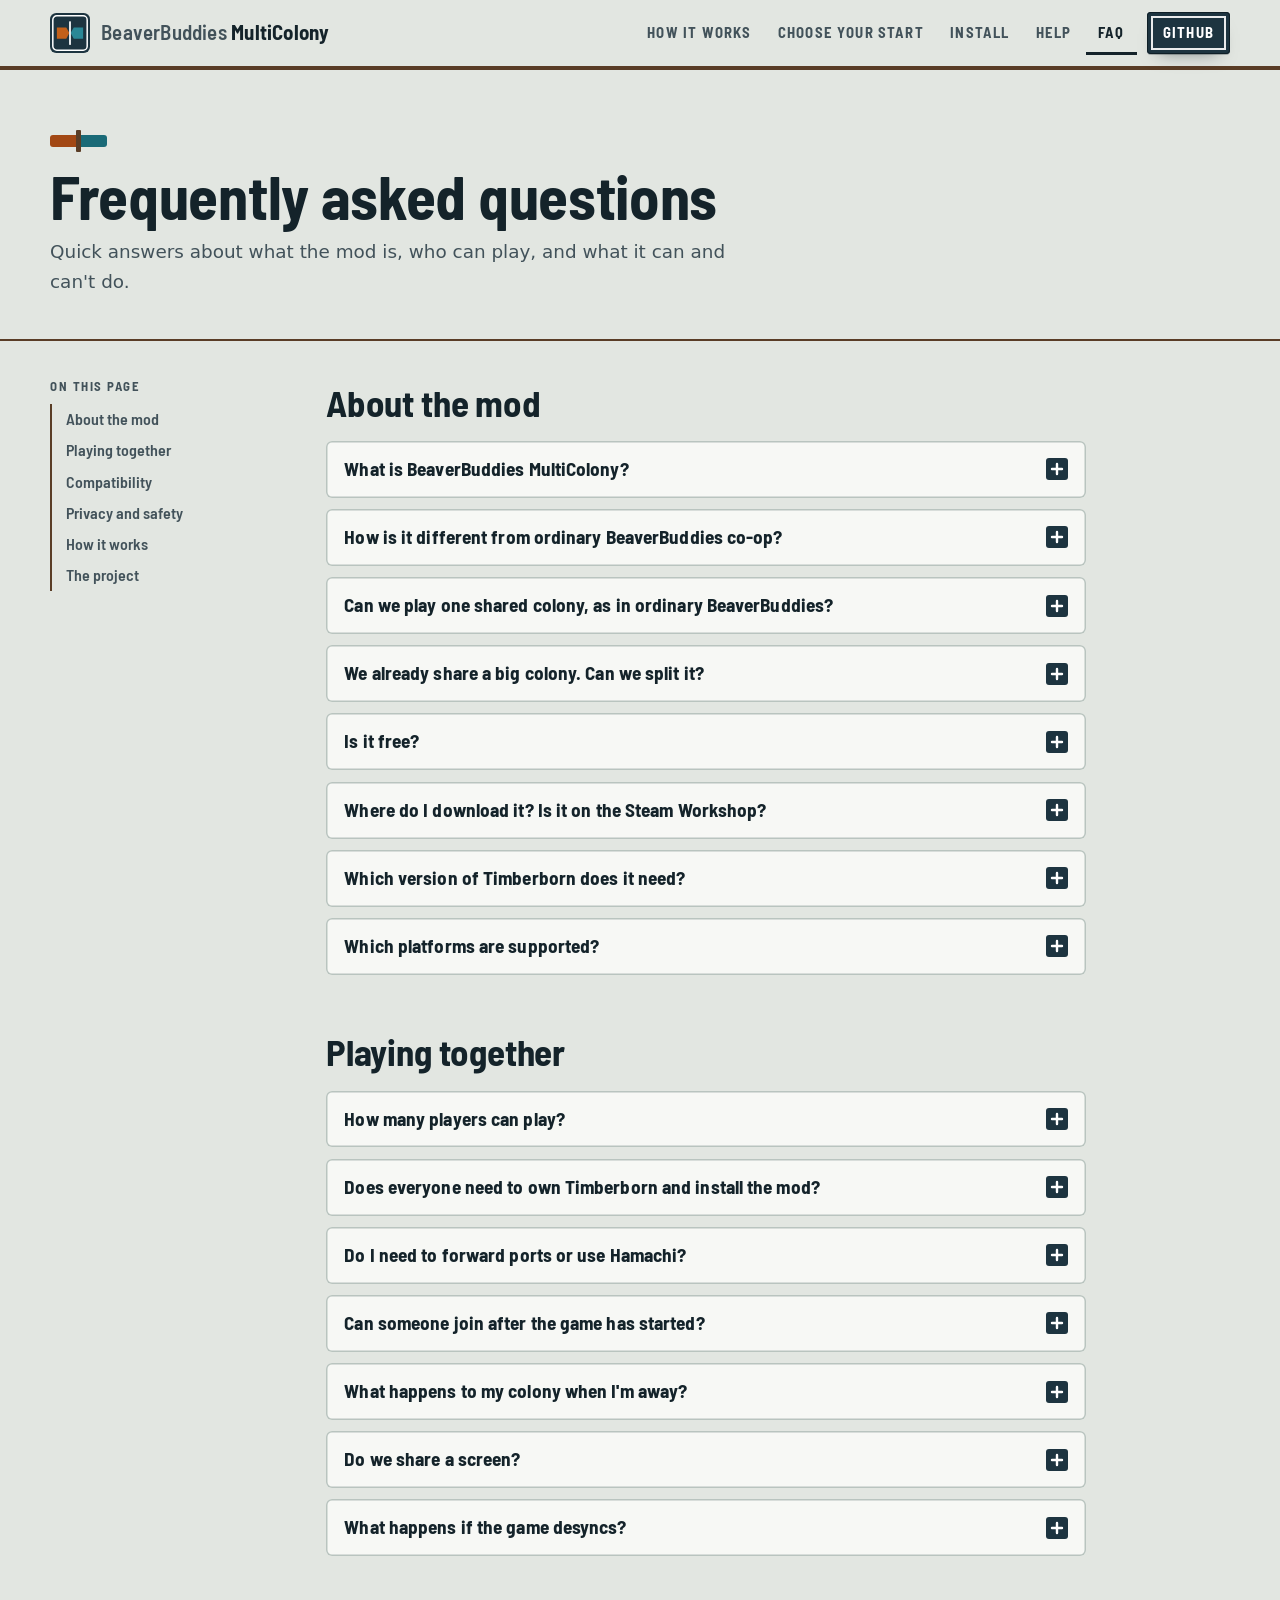
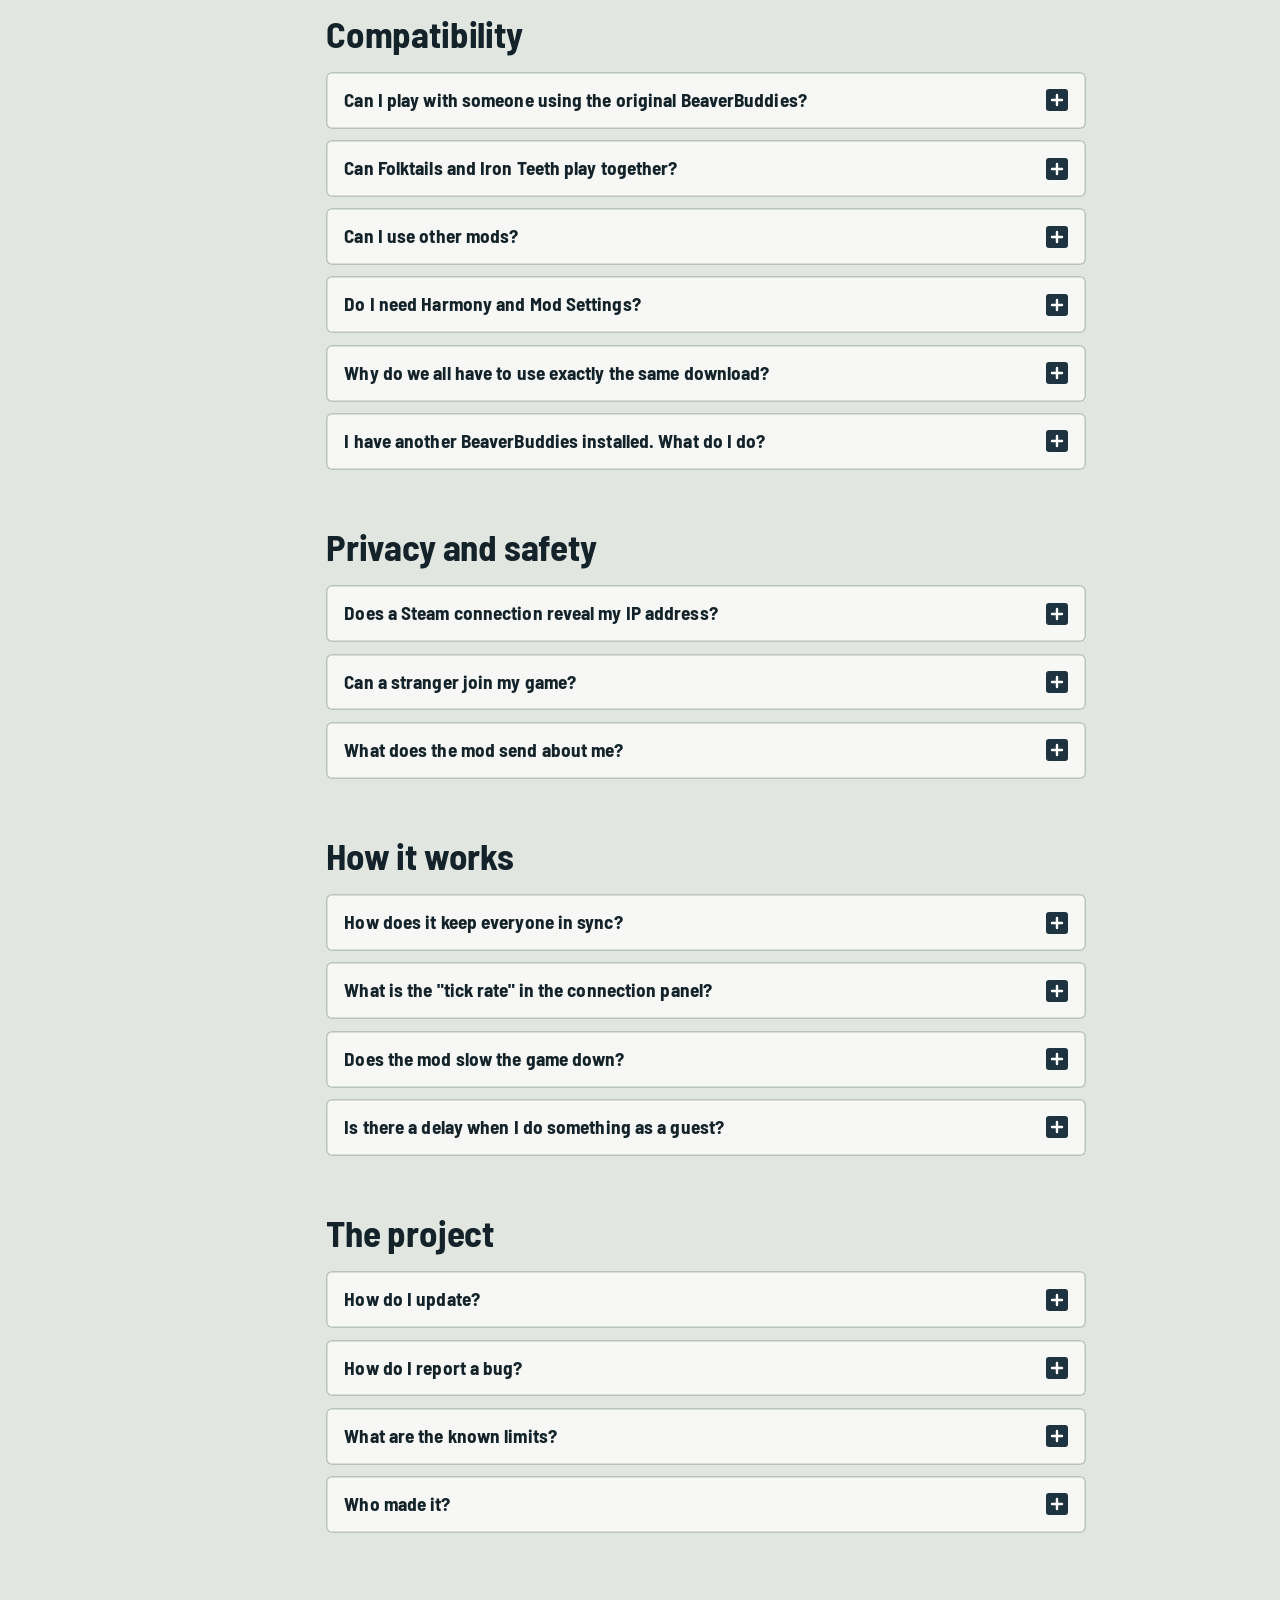
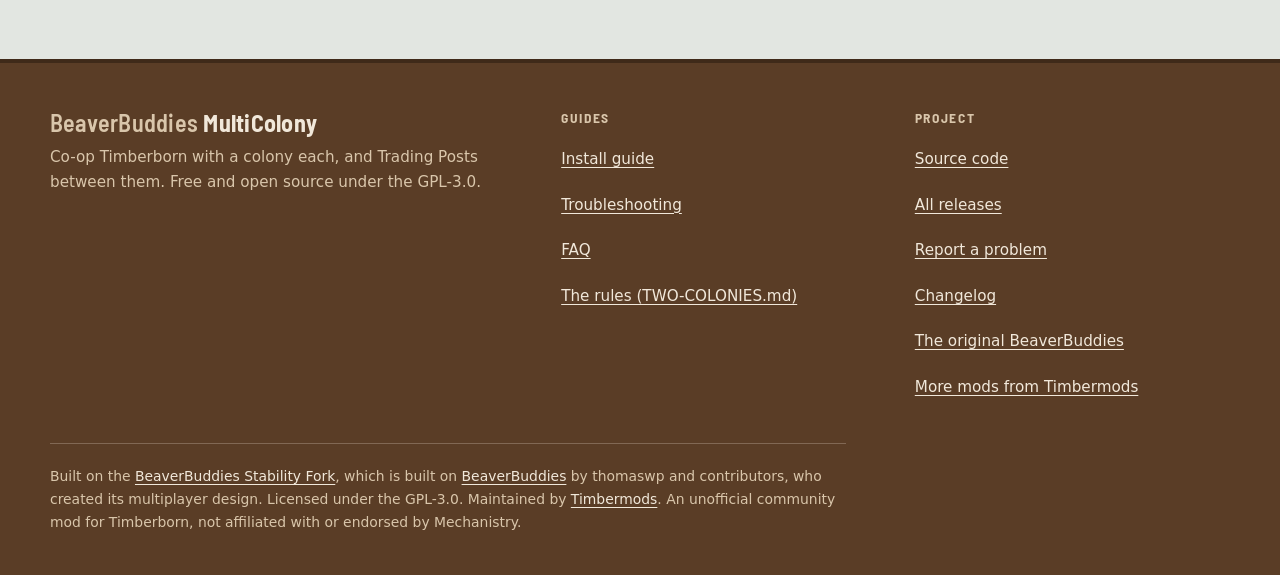
==== docs/faq.html @ 7b46b094 "Docs site redesign for 1.4.0-rc2: River Station Signage; README describes rc2 as it is The website g" ====
<!doctype html>
<html lang="en">
<head>
  <meta charset="utf-8">
  <meta name="viewport" content="width=device-width, initial-scale=1">
  <title>FAQ: BeaverBuddies MultiColony</title>
  <meta name="description" content="Answers about BeaverBuddies MultiColony: what it is, how it differs from ordinary BeaverBuddies co-op, who can play, compatibility with other mods, privacy, and known limits.">
  <meta name="theme-color" content="#1d3440">
  <link rel="icon" href="assets/favicon.svg" type="image/svg+xml">
  <link rel="preload" href="assets/fonts/barlow-semi-condensed-latin-700.woff2" as="font" type="font/woff2" crossorigin>
  <link rel="stylesheet" href="assets/style.css">
</head>
<body>
<a class="skip plate" href="#main">Skip to content</a>

<header class="site-header">
  <div class="wrap header-inner">
    <a class="brand" href="index.html" aria-label="BeaverBuddies MultiColony, home">
      <img class="brand-mark" src="assets/favicon.svg" alt="" width="40" height="40">
      <span class="brand-name"><span>BeaverBuddies</span> MultiColony</span>
    </a>
    <nav class="nav" aria-label="Main">
      <a href="index.html#how">How it works</a>
      <a href="index.html#start">Choose your start</a>
      <a href="install.html">Install</a>
      <a href="troubleshooting.html">Help</a>
      <a href="faq.html" aria-current="page">FAQ</a>
      <a class="btn" href="https://github.com/timbermods/BeaverBuddies-MultiColony">GitHub</a>
    </nav>
    <details class="menu">
      <summary><svg viewBox="0 0 20 20" aria-hidden="true"><path d="M3 5h14M3 10h14M3 15h14" stroke="currentColor" stroke-width="2.2" stroke-linecap="round"/></svg>Menu</summary>
      <nav class="menu-panel plate" aria-label="Main menu">
        <a href="index.html">Home</a>
        <a href="index.html#start">Choose your start</a>
        <a href="install.html">Install</a>
        <a href="troubleshooting.html">Troubleshooting</a>
        <a href="faq.html" aria-current="page">FAQ</a>
        <a href="https://github.com/timbermods/BeaverBuddies-MultiColony">GitHub</a>
      </nav>
    </details>
  </div>
</header>

<main id="main">
<div class="page-head">
  <div class="wrap">
    <div class="marker" aria-hidden="true"><i></i><b></b><i></i></div>
    <h1>Frequently asked questions</h1>
    <p>Quick answers about what the mod is, who can play, and what it can and can't do.</p>
  </div>
</div>

<div class="wrap doc">
  <nav class="toc" aria-label="On this page">
    <h2>On this page</h2>
    <ul>
      <li><a href="#general">About the mod</a></li>
      <li><a href="#playing">Playing together</a></li>
      <li><a href="#compat">Compatibility</a></li>
      <li><a href="#privacy">Privacy and safety</a></li>
      <li><a href="#technical">How it works</a></li>
      <li><a href="#project">The project</a></li>
    </ul>
  </nav>

  <div class="prose">

    <section id="general">
      <h2>About the mod</h2>

      <details class="q">
        <summary>What is BeaverBuddies MultiColony?</summary>
        <div class="answer">
          <p>A multiplayer co-op mod for Timberborn in which each player runs <b>their own colony</b> on one shared map: their own districts, beavers, stock, working hours and science. There are no borders; the colonies' roads meet only at Trading Posts, where they barter. It's built on the BeaverBuddies Stability Fork and on the original <a href="https://github.com/thomaswp/BeaverBuddies">BeaverBuddies</a> by thomaswp and contributors, and keeps everything they do, including ordinary shared-colony co-op. It's a beta.</p>
        </div>
      </details>

      <details class="q" id="different">
        <summary>How is it different from ordinary BeaverBuddies co-op?</summary>
        <div class="answer">
          <ul>
            <li><b>A colony each.</b> Ordinary BeaverBuddies puts every player in one colony. Here each player has their own, next door on the same map, and the colonies trade at Trading Posts.</li>
            <li><b>Steam friend invites</b> on Valve's current networking API, with no port forwarding.</li>
            <li>An in-game <b>connection panel</b> with players, ping, sync status, tick rate, chat and a speed boost.</li>
            <li><b>Player activity</b>: your friends' cursors, selection outlines and Viewing / Editing labels, with per-player cursor styling.</li>
            <li><b>Fixes</b> for a water desync that depended on frame rate, an animation crash, random-number, saving and demolition problems, and more.</li>
            <li><b>Clearer failures</b>: a mismatched build is refused before the save is sent, and failed connections and actions end with a plain-language reason.</li>
          </ul>
          <p>The <a href="index.html">home page</a> and the <a href="https://github.com/timbermods/BeaverBuddies-MultiColony/blob/main/STABILITY-CHANGELOG.md">changelog</a> have the details.</p>
        </div>
      </details>

      <details class="q">
        <summary>Can we play one shared colony, as in ordinary BeaverBuddies?</summary>
        <div class="answer">
          <p>Yes. With <b>Separate colonies for new games</b> off, a new game is one colony that every player builds together, and a shared save (made that way, or in the Stability Fork) loads the same way. None of the colony model runs then: no owners or road rule, no Trading Post (not even in dev mode), District Crossings holding the game's 30 of a good, no colony check, and nothing of this mod's in the save. A shared save stays shared unless the host ticks <b>Allow founding colonies in a shared game</b>, which lets a player found their own colony and splits the save for good.</p>
          <p>What does apply is what MultiColony adds to co-op in general: its desync fixes, the performance pass, the start prompt, the speed boost, going to a player, your own chat color. Every player needs MultiColony: it and the Stability Fork can't join each other's games.</p>
        </div>
      </details>

      <details class="q" id="split">
        <summary>We already share a big colony. Can we split it?</summary>
        <div class="answer">
          <p>Yes. The host ticks <b>Allow founding colonies in a shared game (beta)</b> in Mod Settings and hosts the save; the friend presses <kbd>Ctrl</kbd>+<kbd>K</kbd> and places their district center. The colony you built together stays whole as the first colony, with its buildings, beavers, fields, science and unlocks; the friend starts from scratch with a new district center, starting beavers, food and water. The first founding makes the save separate colonies for good, so keep a copy first. <a href="index.html#start">Choose your start</a> shows both ways side by side.</p>
        </div>
      </details>

      <details class="q">
        <summary>Is it free?</summary>
        <div class="answer">
          <p>Yes. It's free and open source under the GNU General Public License v3.0, and the original authorship and license are preserved.</p>
        </div>
      </details>

      <details class="q">
        <summary>Where do I download it? Is it on the Steam Workshop?</summary>
        <div class="answer">
          <p>MultiColony is distributed through <a href="https://github.com/timbermods/BeaverBuddies-MultiColony/releases">GitHub Releases</a> only. It isn't on the Steam Workshop or mod.io; the pages you may find there belong to the original project.</p>
        </div>
      </details>

      <details class="q">
        <summary>Which version of Timberborn does it need?</summary>
        <div class="answer">
          <p>It's built and tested against Timberborn <b>1.1.2.4</b>. Every player must run the same game version, because the mod compares it when someone joins. If a Timberborn update changes a part of the game MultiColony corrects for co-op, co-op stops at load with a message naming it (single player carries on): update MultiColony then.</p>
        </div>
      </details>

      <details class="q">
        <summary>Which platforms are supported?</summary>
        <div class="answer">
          <p>It has been tested on <b>Windows with the Steam version</b> of Timberborn. Steam invites need the Steam version. Other stores, macOS and Linux haven't been tested.</p>
        </div>
      </details>
    </section>

    <section id="playing">
      <h2>Playing together</h2>

      <details class="q">
        <summary>How many players can play?</summary>
        <div class="answer">
          <p>Up to <b>four colonies</b>; a fifth player or more shares the host's colony. The Stability Fork underneath was played for hours with two players; the colony model has had a few short playtests so far.</p>
        </div>
      </details>

      <details class="q">
        <summary>Does everyone need to own Timberborn and install the mod?</summary>
        <div class="answer">
          <p>Yes. Every player needs their own copy of the game and the same mod download. Only the host needs the save: guests receive a copy of it when they join, stored under <b>Online Games</b>.</p>
        </div>
      </details>

      <details class="q">
        <summary>Do I need to forward ports or use Hamachi?</summary>
        <div class="answer">
          <p>Not with a <b>Steam invite</b>. For a direct IP connection, the default port is 25565 and your router must forward it. A virtual LAN such as Hamachi also works and avoids port forwarding.</p>
        </div>
      </details>

      <details class="q">
        <summary>Can someone join after the game has started?</summary>
        <div class="answer">
          <p>No. Everyone is sent the save the host started from, and a running game can't be handed to a newcomer. A waiting room closes at <b>Start Game</b>. Hosting from inside a game, joining closes when the host unpauses, or when the host places or marks anything while waiting (the game asks first, and the connection panel says <i>Joining: open</i> until then). To let someone in later, the host saves, hosts again and invites them.</p>
        </div>
      </details>

      <details class="q" id="away">
        <summary>What happens to my colony when I'm away?</summary>
        <div class="answer">
          <p>It's kept for you. Before you go, ask a friend to look after it: in the <kbd>Ctrl</kbd>+<kbd>T</kbd> window, press <b>Let &hellip; look after it</b> on your colony. They press <b>Run this colony</b> to play it as yours, and <b>Back to your colony</b> when they're done; you can <b>Take it back</b> any time. A colony only changes hands for absence if the host has set <b>Hand over a colony after its player is away (days)</b>, which is 0 (never) by default, and in a mixed game never to the other faction. A colony with no beavers or bots left for a whole day goes to the nearest living colony, and its player can found a new one with <kbd>Ctrl</kbd>+<kbd>K</kbd>. Not played yet.</p>
        </div>
      </details>

      <details class="q">
        <summary>Do we share a screen?</summary>
        <div class="answer">
          <p>No. Every player has their own camera and interface, and in MultiColony their own colony: your screen shows your colony's goods, population and science. You see the other players' cursors and selections anywhere on the map, and you can ping it.</p>
        </div>
      </details>

      <details class="q">
        <summary>What happens if the game desyncs?</summary>
        <div class="answer">
          <p>The game tells you. The host chooses <b>Save and Rehost</b>, and guests choose <b>Reconnect (wait for Rehost)</b>: a direct IP guest redials the address it used, and a Steam guest joins the host's new lobby when Steam shows it, or else accepts a fresh invite. In a separate-colonies game, colony state is compared with the host's as the game runs, so a MultiColony desync is caught the moment it happens; the log says whether it was the game's random state or the colony check that differed (a difference in the check itself is a bug in the mod, and worth reporting). Keep backups of your saves. See <a href="troubleshooting.html#desync">Troubleshooting</a>.</p>
        </div>
      </details>
    </section>

    <section id="compat">
      <h2>Compatibility</h2>

      <details class="q">
        <summary>Can I play with someone using the original BeaverBuddies?</summary>
        <div class="answer">
          <p>No. Every player must run the exact same build, so a mixed session is refused. MultiColony has its own mod id, but it changes the same parts of the game as the original and the Stability Fork, so only one of them may be enabled at a time: if another is, the main menu names it and MultiColony stays out of the way.</p>
        </div>
      </details>

      <details class="q">
        <summary>Can Folktails and Iron Teeth play together?</summary>
        <div class="answer">
          <p>Yes, though it hasn't been played yet. The host turns on <b>Mixed factions for new games</b> in Mod Settings, with separate colonies, and needs every faction unlocked on their own computer. In the waiting room each player picks their faction with the game's own faction switcher; each colony then has its faction's buildings, beavers, bots and storage, and colonies of different factions trade the goods both factions use, and science, but not beavers. A mixed save needs MultiColony: the plain game or the Stability Fork would load only one faction and drop the other's buildings and beavers. See <a href="https://github.com/timbermods/BeaverBuddies-MultiColony/blob/main/TWO-COLONIES.md#mixed-factions-beta">TWO-COLONIES.md</a>.</p>
        </div>
      </details>

      <details class="q">
        <summary>Can I use other mods?</summary>
        <div class="answer">
          <p>Yes, but every player should have the same mods at the same versions. When someone joins, both players are shown a warning if their mod lists differ, naming the mods that are on only one computer or at different versions. It's only a warning: mods that only change the interface are usually harmless, but a mod that changes the simulation will make the games drift apart. A guest without a mod whose actions or content the host uses (MixedStorage, for example) leaves the game with a message naming the mod, and the host and the other players play on. Settings that affect the simulation (for example <b>Reduce the number of forced pauses</b>) aren't compared and should match too. See <a href="troubleshooting.html#mods-differ">Troubleshooting</a>.</p>
        </div>
      </details>

      <details class="q">
        <summary>Do I need Harmony and Mod Settings?</summary>
        <div class="answer">
          <p>Yes, both. Get them from the <a href="install.html#requirements">install guide</a>.</p>
        </div>
      </details>

      <details class="q">
        <summary>Why do we all have to use exactly the same download?</summary>
        <div class="answer">
          <p>The game must play out identically on every computer, and even a rebuilt copy of the same version can differ. So when someone joins, the mod compares the game version, its own version and its own files, and refuses any difference before the save is sent. <a href="install.html#compare">Compare with your host</a> before you join.</p>
        </div>
      </details>

      <details class="q">
        <summary>I have another BeaverBuddies installed. What do I do?</summary>
        <div class="answer">
          <p>Keep exactly one. Unsubscribe from the Workshop BeaverBuddies, and delete any <code>BeaverBuddies-Stability-Fork</code> or <code>BeaverBuddies-StabilityPreview</code> folder and any extra copy of <code>BeaverBuddies-MultiColony</code> from <code>Documents\Timberborn\Mods</code>. Only one BeaverBuddies can run at a time, and the main menu names any other that is enabled.</p>
        </div>
      </details>
    </section>

    <section id="privacy">
      <h2>Privacy and safety</h2>

      <details class="q">
        <summary>Does a Steam connection reveal my IP address?</summary>
        <div class="answer">
          <p>Connections go directly between players when Steam can find a route and are otherwise relayed through Steam's network. Valve documents that relaying keeps players' IP addresses hidden from each other. With a <b>direct IP</b> connection, the host's address is shared with the players you give it to.</p>
        </div>
      </details>

      <details class="q">
        <summary>Can a stranger join my game?</summary>
        <div class="answer">
          <p>Not over Steam. The host opens a friends-only lobby and only accepts players who joined it, so someone who knows your Steam ID can't connect, and a Steam guest is seated by the Steam ID that Steam proves for its connection.</p>
          <p>Direct IP is different. Whenever you host, even when you only invite friends over Steam, the host also listens on the direct IP port (25565 by default) until the game starts. Anyone who can reach that port (on your network, through a forwarded port, or over IPv6 if your firewall lets them in) can join, and the host can't check who they are: someone who copies another player's id can take that player's colony. Forward the port, or let it through your firewall, only while you play by IP with people you trust.</p>
        </div>
      </details>

      <details class="q">
        <summary>What does the mod send about me?</summary>
        <div class="answer">
          <p>Other players in your session receive your game actions and, if <b>Player activity indicators</b> is on, your cursor position, selection, recent building edits and the display name and color you chose. MultiColony's builds contain no bug-report upload token, so the <b>Post Bug Report</b> button doesn't upload anything, and diagnostic files are written only to your own computer.</p>
        </div>
      </details>
    </section>

    <section id="technical">
      <h2>How it works</h2>

      <details class="q">
        <summary>How does it keep everyone in sync?</summary>
        <div class="answer">
          <p>Everyone starts from the same save. Every action is sent to the host, which decides the tick it happens on and sends it to everyone. Because the game is deterministic, the same save and the same actions on the same ticks play out identically on every computer. The <a href="index.html#also">home page</a> explains it in a minute, and the <a href="https://github.com/thomaswp/BeaverBuddies/wiki/How-does-it-work%3F">original project's wiki</a> goes deeper.</p>
        </div>
      </details>

      <details class="q">
        <summary>What is the "tick rate" in the connection panel?</summary>
        <div class="answer">
          <p>How many simulation ticks per second the game is running right now, averaged over about three seconds. It's around 1.7 at normal speed, rises with game speed (about 11.7 at the fastest button), and drops to 0 when paused.</p>
          <p>To go past the fastest button, use the <b>speed boost</b> at the top of the chat box: <b>-</b> and <b>+</b>, or a typed number, add a constant to the speed everyone picked, so the fastest button with +0.5 runs at 7.5x. It goes from -6.5 to +23, and the game never runs below 0.5x or above 30x. How fast the game really goes is still down to the slowest computer; the tick rate says what is achieved.</p>
        </div>
      </details>

      <details class="q">
        <summary>Does the mod slow the game down?</summary>
        <div class="answer">
          <p>Normal play has little overhead. More colonies mean more to simulate, so prefer a smaller map, and the host can ease off for a slow guest from the connection panel. The one big exception is <b>Always Use Detailed Logging</b>, which records a lot of extra detail for diagnosing desyncs. Leave it off unless you're hunting a desync.</p>
        </div>
      </details>

      <details class="q">
        <summary>Is there a delay when I do something as a guest?</summary>
        <div class="answer">
          <p>A little. A guest's action goes to the host, which schedules it on a tick and sends it back, so it appears a short moment after you click. The Stability Fork removed about half a tick of that delay (roughly 0.3 seconds at normal speed) by sending your actions immediately, and over Steam that delay no longer grows as the game speeds up.</p>
        </div>
      </details>
    </section>

    <section id="project">
      <h2>The project</h2>

      <details class="q">
        <summary>How do I update?</summary>
        <div class="answer">
          <p>Download the new zip, close the game, and replace the <code>BeaverBuddies-MultiColony</code> folder. Everyone updates together, because different builds won't join each other.</p>
        </div>
      </details>

      <details class="q">
        <summary>How do I report a bug?</summary>
        <div class="answer">
          <p>Open an issue on the <a href="https://github.com/timbermods/BeaverBuddies-MultiColony/issues">project's GitHub page</a> and attach, from <b>every player</b>: <code>Player.log</code>, and the newest report in the <code>BeaverBuddies-Reports</code> folder next to it. <a href="troubleshooting.html#logs">Collecting logs</a> explains where to find them.</p>
        </div>
      </details>

      <details class="q">
        <summary>What are the known limits?</summary>
        <div class="answer">
          <ul>
            <li>Everyone must run the exact same build. Other mods should match (you get a warning when they don't), and settings aren't compared.</li>
            <li>Nobody can join after a waiting room's <b>Start Game</b>, or, hosting from inside a game, after the host unpauses or changes anything while waiting.</li>
            <li>Desyncs can still happen; a colony difference is caught the moment it happens.</li>
            <li>Beta: the colony model has had a few short playtests so far. Up to four colonies; tested on Windows with the Steam version only.</li>
            <li>Text added by this mod is English only. Other languages show the English text for those strings.</li>
            <li>The game ends only when every beaver on the map is gone, not per colony; the map (water, droughts, badwater) is shared.</li>
            <li>The full list is in <a href="https://github.com/timbermods/BeaverBuddies-MultiColony/blob/main/TWO-COLONIES.md#known-limits">TWO-COLONIES.md</a>.</li>
          </ul>
        </div>
      </details>

      <details class="q">
        <summary>Who made it?</summary>
        <div class="answer">
          <p>The multiplayer design and most of the code come from the original <a href="https://github.com/thomaswp/BeaverBuddies">BeaverBuddies</a> by thomaswp and contributors. The <a href="https://github.com/timbermods/BeaverBuddies-Stability-Fork">Stability Fork</a> and MultiColony are maintained by <a href="https://github.com/timbermods">Timbermods</a>. It's an unofficial community mod for Timberborn, not affiliated with or endorsed by Mechanistry.</p>
        </div>
      </details>
    </section>

  </div>
</div>
</main>

<footer class="site-footer">
  <div class="wrap">
    <div class="footer-grid">
      <div>
        <span class="brand-name"><span>BeaverBuddies</span> MultiColony</span>
        <p>Co-op Timberborn with a colony each, and Trading Posts between them. Free and open source under the GPL-3.0.</p>
      </div>
      <div>
        <h2>Guides</h2>
        <ul>
          <li><a href="install.html">Install guide</a></li>
          <li><a href="troubleshooting.html">Troubleshooting</a></li>
          <li><a href="faq.html">FAQ</a></li>
          <li><a href="https://github.com/timbermods/BeaverBuddies-MultiColony/blob/main/TWO-COLONIES.md">The rules (TWO-COLONIES.md)</a></li>
        </ul>
      </div>
      <div>
        <h2>Project</h2>
        <ul>
          <li><a href="https://github.com/timbermods/BeaverBuddies-MultiColony">Source code</a></li>
          <li><a href="https://github.com/timbermods/BeaverBuddies-MultiColony/releases">All releases</a></li>
          <li><a href="https://github.com/timbermods/BeaverBuddies-MultiColony/issues">Report a problem</a></li>
          <li><a href="https://github.com/timbermods/BeaverBuddies-MultiColony/blob/main/STABILITY-CHANGELOG.md">Changelog</a></li>
          <li><a href="https://github.com/thomaswp/BeaverBuddies">The original BeaverBuddies</a></li>
          <li><a href="https://timbermods.github.io/">More mods from Timbermods</a></li>
        </ul>
      </div>
    </div>
    <p class="fineprint">Built on the <a href="https://github.com/timbermods/BeaverBuddies-Stability-Fork">BeaverBuddies Stability Fork</a>, which is built on <a href="https://github.com/thomaswp/BeaverBuddies">BeaverBuddies</a> by thomaswp and contributors, who created its multiplayer design. Licensed under the GPL-3.0. Maintained by <a href="https://github.com/timbermods">Timbermods</a>. An unofficial community mod for Timberborn, not affiliated with or endorsed by Mechanistry.</p>
  </div>
</footer>
<script src="assets/site.js" defer></script>
<script src="assets/release.js" defer data-repo="timbermods/BeaverBuddies-MultiColony" data-asset="^BeaverBuddies-MultiColony-.+\.zip$"></script>
</body>
</html>
---- docs/assets/style.css ----
/*
 * BeaverBuddies MultiColony: the project site. A river station's signage: fired-enamel plates on timber posts.
 * Amber enamel is colony 1 and river-teal enamel colony 2, and nothing else wears either color; the Trading Post is
 * where the two meet. Navy enamel carries directions and actions. No external requests: the one display face,
 * Barlow Semi Condensed, is self-hosted under the SIL OFL (fonts/OFL-Barlow.txt).
 */
@font-face { font-family: "Barlow Semi Condensed"; font-style: normal; font-weight: 600; font-display: swap; src: url(fonts/barlow-semi-condensed-latin-600.woff2) format("woff2"); }
@font-face { font-family: "Barlow Semi Condensed"; font-style: normal; font-weight: 700; font-display: swap; src: url(fonts/barlow-semi-condensed-latin-700.woff2) format("woff2"); }

:root {
  /* river-stone ground and enamel */
  --stone: #e2e6e1;
  --stone-deep: #d3dad4;
  --enamel: #f7f8f5;
  --ink: #14232a;
  --ink-soft: #42525a;
  --rule: #b9c4bf;
  /* colonies */
  --c1: #a24814;
  --c1-rim: #74310b;
  --c1-text: #a24814;
  --c1-wash: #f1ddcf;
  --c2: #1a6a77;
  --c2-rim: #0f4750;
  --c2-text: #1a6a77;
  --c2-wash: #d3e8ea;
  /* directions, timber, caution */
  --navy: #1d3440;
  --navy-rim: #0f1f27;
  --link: #1d4f66;
  --timber: #5a3d26;
  --timber-deep: #3f2a19;
  --bark: #f1e8da;
  --bark-soft: #d9c6ab;
  --caution: #e5b53b;
  --caution-rim: #a47b16;
  --keyline: rgba(255, 255, 255, .92);
  --mount: 0 1px 0 rgba(20, 35, 42, .28), 0 10px 18px -12px rgba(20, 35, 42, .55);
  /* map */
  --map-ground: #cfd8c9;
  --map-grid: rgba(40, 60, 40, .09);
  --map-water: #8fc3cf;
  --map-water-edge: #4e97a8;
  --map-tree: #6f8f5c;

  --display: "Barlow Semi Condensed", "Bahnschrift SemiCondensed", "DIN Condensed", "Roboto Condensed", "Arial Narrow", sans-serif;
  --font: system-ui, -apple-system, "Segoe UI", Roboto, "Helvetica Neue", Arial, sans-serif;
  --mono: ui-monospace, "Cascadia Code", "SF Mono", Consolas, "Liberation Mono", monospace;
  --gutter: clamp(1rem, 4vw, 2.5rem);
  color-scheme: light;
}

/* The same station at night: the enamel keeps its colors, the ground goes dark. */
@media (prefers-color-scheme: dark) {
  :root {
    --stone: #0f191b;
    --stone-deep: #0a1214;
    --enamel: #182427;
    --ink: #e6ebe7;
    --ink-soft: #a5b3b1;
    --rule: #2c3c3f;
    --c1-text: #eb8a45;
    --c1-wash: #2c1a0f;
    --c2-text: #5fc0cf;
    --c2-wash: #0e2a2f;
    --navy: #27475a;
    --navy-rim: #0b1a21;
    --link: #8cc9e0;
    --timber: #3a2819;
    --timber-deep: #281b10;
    --bark: #efe6da;
    --bark-soft: #cdb89b;
    --caution: #d9a93a;
    --keyline: rgba(255, 255, 255, .82);
    --mount: 0 1px 0 rgba(0, 0, 0, .5), 0 12px 20px -12px rgba(0, 0, 0, .8);
    --map-ground: #1c2a22;
    --map-grid: rgba(220, 240, 220, .06);
    --map-water: #1c4a57;
    --map-water-edge: #3f8a9b;
    --map-tree: #3f5e3a;
    color-scheme: dark;
  }
}

*, *::before, *::after { box-sizing: border-box; }
html { scroll-behavior: smooth; scroll-padding-top: 5.5rem; -webkit-text-size-adjust: 100%; }
@media (prefers-reduced-motion: reduce) { html { scroll-behavior: auto; } }

body {
  margin: 0;
  background: var(--stone);
  color: var(--ink);
  font: 17px/1.65 var(--font);
  -webkit-font-smoothing: antialiased;
  scrollbar-color: var(--timber) var(--stone-deep);
}
::selection { background: var(--caution); color: #14232a; }
img, svg { max-width: 100%; }
a { color: var(--link); text-underline-offset: 3px; text-decoration-thickness: 1px; }
a:hover { text-decoration-thickness: 2px; }
:focus-visible { outline: 3px solid var(--caution); outline-offset: 3px; border-radius: 4px; }

h1, h2, h3, h4 { font-family: var(--display); font-weight: 700; line-height: 1.08; letter-spacing: -.005em; margin: 0 0 .5em; text-wrap: balance; }
h2 { font-size: clamp(1.9rem, 4.2vw, 2.75rem); }
h3 { font-size: 1.35rem; line-height: 1.15; }
p { margin: 0 0 1em; }
ul, ol { margin: 0 0 1em; padding-left: 1.3em; }
li { margin-bottom: .4em; }
b, strong { font-weight: 650; }

code, kbd {
  font-family: var(--mono); font-size: .86em; color: var(--ink);
  background: var(--enamel); border: 1px solid var(--rule); border-radius: 4px;
  padding: .08em .38em; overflow-wrap: anywhere;
}
kbd { border-bottom-width: 2px; white-space: nowrap; }
pre { margin: 0 0 1em; padding: .9rem 1rem; background: var(--enamel); border: 1px solid var(--rule); border-radius: 6px; overflow-x: auto; font: .88rem/1.55 var(--mono); }
pre code { background: none; border: 0; padding: 0; font-size: inherit; overflow-wrap: normal; }

.wrap { width: min(1180px, 100% - 2 * var(--gutter)); margin-inline: auto; }
.measure { max-width: 68ch; }
.skip, .plate.skip { position: absolute; left: -999px; top: 8px; z-index: 100; display: inline-flex; align-items: center; min-height: 44px; padding: 0 1.1rem; font: 700 .95rem/1 var(--display); letter-spacing: .06em; text-transform: uppercase; text-decoration: none; }
.skip:focus, .plate.skip:focus { left: 8px; }
.muted { color: var(--ink-soft); }
.c1 { color: var(--c1-text); font-weight: 650; }
.c2 { color: var(--c2-text); font-weight: 650; }

/* ---------- the enamel plate ---------- */
/* A colored field, a white keyline inset from the rim, rounded corners and two grommets. */
.plate {
  --plate: var(--navy); --plate-rim: var(--navy-rim); --plate-ink: #fff;
  position: relative;
  background: var(--plate); color: var(--plate-ink);
  border-radius: 7px;
  box-shadow: inset 0 0 0 1px var(--plate-rim), inset 0 0 0 5px var(--plate), inset 0 0 0 7px var(--keyline), var(--mount);
}
.plate.c1 { --plate: var(--c1); --plate-rim: var(--c1-rim); color: #fff; }
.plate.c2 { --plate: var(--c2); --plate-rim: var(--c2-rim); color: #fff; }
.plate.enamel { --plate: var(--enamel); --plate-rim: var(--rule); --plate-ink: var(--ink); --keyline: var(--navy); }
.plate.caution { --plate: var(--caution); --plate-rim: var(--caution-rim); --plate-ink: #14232a; --keyline: #14232a; }
.plate.grommets::before, .plate.grommets::after {
  content: ""; position: absolute; top: 13px; width: 8px; height: 8px; border-radius: 50%;
  background: radial-gradient(circle at 35% 35%, rgba(255, 255, 255, .55), rgba(0, 0, 0, .35) 70%);
  box-shadow: inset 0 0 0 1px rgba(0, 0, 0, .35);
}
.plate.grommets::before { left: 13px; }
.plate.grommets::after { right: 13px; }
.plate a { color: inherit; }

/* signage lettering for short labels */
.sign-label { font-family: var(--display); font-weight: 700; font-size: .82rem; letter-spacing: .09em; text-transform: uppercase; }

/* ---------- buttons are plates too ---------- */
.btn {
  --plate: var(--navy); --plate-rim: var(--navy-rim); --keyline: rgba(255, 255, 255, .9);
  display: inline-flex; align-items: center; justify-content: center; gap: .6rem;
  min-height: 3rem; padding: .7rem 1.35rem .72rem;
  font: 700 1.08rem/1.1 var(--display); letter-spacing: .06em; text-transform: uppercase; text-decoration: none;
  color: #fff; background: var(--plate); border: 0; border-radius: 6px; cursor: pointer;
  box-shadow: inset 0 0 0 1px var(--plate-rim), inset 0 0 0 4px var(--plate), inset 0 0 0 6px var(--keyline), var(--mount);
  transition: transform .18s cubic-bezier(.2, .7, .2, 1), box-shadow .18s;
}
.btn:hover { transform: translateY(-2px); color: #fff; }
.btn:active { transform: translateY(0); }
.btn svg { width: 1.15em; height: 1.15em; flex: none; }
.btn.ghost { --plate: var(--enamel); --plate-rim: var(--rule); --keyline: var(--navy); color: var(--ink); }
.btn.ghost:hover { color: var(--ink); }
.btn-row { display: flex; flex-wrap: wrap; gap: .8rem; }
.btn .small { font-weight: 600; letter-spacing: .03em; text-transform: none; opacity: .85; }

.textlink { display: inline-flex; align-items: center; min-height: 44px; font-family: var(--display); font-weight: 700; letter-spacing: .05em; text-transform: uppercase; font-size: .95rem; text-decoration: none; }
.textlink::after { content: ""; display: inline-block; width: 1.05em; height: 1.05em; margin-left: .35em; vertical-align: -.17em; background: currentColor; -webkit-mask: url("data:image/svg+xml,%3Csvg xmlns='http://www.w3.org/2000/svg' viewBox='0 0 24 24' fill='none' stroke='%23000' stroke-width='2.6' stroke-linecap='round' stroke-linejoin='round'%3E%3Cpath d='M5 12h14m0 0l-6-6m6 6l-6 6'/%3E%3C/svg%3E") center / contain no-repeat; mask: url("data:image/svg+xml,%3Csvg xmlns='http://www.w3.org/2000/svg' viewBox='0 0 24 24' fill='none' stroke='%23000' stroke-width='2.6' stroke-linecap='round' stroke-linejoin='round'%3E%3Cpath d='M5 12h14m0 0l-6-6m6 6l-6 6'/%3E%3C/svg%3E") center / contain no-repeat; }
.textlink:hover { text-decoration: underline; }

/* ---------- header ---------- */
.site-header { position: sticky; top: 0; z-index: 50; background: var(--stone); box-shadow: 0 4px 0 var(--timber); margin-bottom: 4px; }
.header-inner { display: flex; align-items: center; gap: 1.2rem; min-height: 4.1rem; }
.brand { display: flex; align-items: center; gap: .7rem; min-height: 44px; text-decoration: none; color: var(--ink); }
.brand-mark { width: 40px; height: 40px; flex: none; }
.brand-name { font: 700 1.3rem/1 var(--display); letter-spacing: .01em; }
.brand-name span { color: var(--ink-soft); font-weight: 600; }
.nav { display: flex; align-items: center; gap: .15rem; margin-left: auto; }
.nav a {
  display: inline-flex; align-items: center; min-height: 44px; padding: 0 .75rem;
  font: 700 .92rem/1 var(--display); letter-spacing: .08em; text-transform: uppercase;
  color: var(--ink-soft); text-decoration: none; border-radius: 4px;
}
.nav a:hover { color: var(--ink); background: var(--stone-deep); }
.nav a[aria-current="page"] { color: var(--ink); box-shadow: inset 0 -3px 0 var(--ink); border-radius: 0; }
.nav .btn { min-height: 2.6rem; padding: .5rem 1rem; font-size: .92rem; margin-left: .5rem; color: #fff; }
.nav .btn:hover { background: var(--plate); }
.menu { display: none; margin-left: auto; position: relative; }
.menu > summary {
  list-style: none; cursor: pointer; display: inline-flex; align-items: center; gap: .5rem; min-height: 44px; padding: 0 .9rem;
  font: 700 .95rem/1 var(--display); letter-spacing: .08em; text-transform: uppercase; color: var(--ink);
  border: 2px solid var(--ink); border-radius: 5px;
}
.menu > summary::-webkit-details-marker { display: none; }
.menu > summary svg { width: 18px; height: 18px; }
.menu[open] > summary { background: var(--ink); color: var(--stone); }
.menu-panel {
  position: absolute; right: 0; top: calc(100% + 10px); width: min(88vw, 320px); padding: .7rem;
  display: grid; gap: .15rem;
}
.menu-panel a { display: flex; align-items: center; min-height: 48px; padding: 0 .9rem; font: 700 1.05rem/1 var(--display); letter-spacing: .06em; text-transform: uppercase; color: #fff; text-decoration: none; border-radius: 4px; }
.menu-panel a:hover, .menu-panel a[aria-current="page"] { background: rgba(255, 255, 255, .12); }

/* ---------- sections ---------- */
.band { padding: clamp(3.5rem, 8vw, 6.5rem) 0; }
.band-deep { background: var(--stone-deep); }
.band-timber { background: var(--timber); color: var(--bark); }
.band-timber a { color: var(--bark); }
.band-timber .muted { color: var(--bark-soft); }
.head { margin-bottom: clamp(1.8rem, 4vw, 2.8rem); max-width: 60ch; }
.head h2 { margin-bottom: .35em; }
.head p { font-size: 1.1rem; color: var(--ink-soft); margin: 0; }
.band-timber .head p { color: var(--bark-soft); }
/* a small section marker: the two colony colors meeting on one post */
.marker { display: inline-flex; align-items: center; gap: 0; margin-bottom: 1rem; height: 12px; }
.marker i { display: block; width: 26px; height: 12px; }
.marker i:first-child { background: var(--c1); border-radius: 3px 0 0 3px; }
.marker i:last-child { background: var(--c2); border-radius: 0 3px 3px 0; }
.marker b { display: block; width: 5px; height: 22px; background: var(--timber); border-radius: 1px; }
.band-timber .marker b { background: var(--bark); }

/* ---------- hero ---------- */
.hero { padding: clamp(2rem, 6vw, 4.5rem) 0 clamp(3rem, 7vw, 5.5rem); }
.hero-grid { display: grid; grid-template-columns: minmax(0, 1fr) minmax(0, 1.08fr); gap: clamp(2rem, 5vw, 4.5rem); align-items: center; }
.post { position: relative; padding-left: clamp(1.6rem, 3vw, 2.4rem); }
/* the timber post the name plate hangs on */
.post::before {
  content: ""; position: absolute; left: 0; top: -2.5rem; bottom: -1rem; width: 12px; border-radius: 2px;
  background: var(--timber);
  background-image: url("data:image/svg+xml,%3Csvg xmlns='http://www.w3.org/2000/svg' width='12' height='90'%3E%3Cpath d='M3 0c1 20-1 40 0 60s1 22 0 30M8 0c-1 14 1 30 0 48s-1 30 0 42' fill='none' stroke='%23000' stroke-opacity='.18' stroke-width='1'/%3E%3C/svg%3E");
}
.name-plate { display: inline-block; padding: 1.35rem 2.2rem 1.4rem; margin: 0 0 1.6rem; }
.name-plate h1 { margin: 0; font-size: clamp(2.6rem, 6.4vw, 4.6rem); line-height: .92; letter-spacing: -.01em; }
.name-plate h1 small { display: block; font-size: clamp(.95rem, 1.6vw, 1.65rem); font-weight: 600; letter-spacing: .12em; text-transform: uppercase; margin-bottom: .35em; opacity: .9; }
.pitch { font-size: clamp(1.18rem, 2.2vw, 1.4rem); line-height: 1.45; margin: 0 0 .7rem; max-width: 34ch; font-weight: 500; }
.differs { color: var(--ink-soft); margin: 0 0 1.6rem; max-width: 46ch; }
.status-tag {
  display: inline-flex; flex-wrap: wrap; align-items: center; gap: .15rem .7rem; margin-top: 1.4rem; padding: .55rem 1rem .55rem 1.9rem;
  font: 700 .92rem/1.25 var(--display); letter-spacing: .04em;
}
.status-tag::before { content: ""; position: absolute; left: .75rem; top: 50%; width: 7px; height: 7px; margin-top: -3.5px; border-radius: 50%; background: #14232a; box-shadow: 0 0 0 2px rgba(255, 255, 255, .5); }
.status-tag > span:not(:last-child)::after { content: "\00b7"; margin-left: .7rem; opacity: .7; }

/* ---------- the map with leader-line labels ---------- */
.map-figure { position: relative; margin: 0; padding: 12px; }
.map { display: block; width: 100%; height: auto; border-radius: 3px; }
.map .road { fill: none; stroke-width: 11; stroke-linecap: square; }
.map .road-1 { stroke: color-mix(in srgb, var(--c1) 70%, #d8c8a8); }
.map .road-2 { stroke: color-mix(in srgb, var(--c2) 70%, #d8c8a8); }
.map .b1 { fill: var(--c1); }
.map .b2 { fill: var(--c2); }
.map .tree { fill: var(--map-tree); }
.map .roof { fill: var(--timber); }
.map .leader { fill: none; stroke: var(--ink); stroke-width: 1.5; }
.map .pin { fill: var(--enamel); stroke: var(--ink); stroke-width: 2; }
.map .pin-n { font: 700 13px var(--display); fill: var(--ink); text-anchor: middle; dominant-baseline: central; }
.map-labels { list-style: none; margin: 0; padding: 0; }
.map-labels li {
  position: absolute; left: var(--x); top: var(--y); margin: 0; width: max-content; max-width: 31%;
  padding: .35rem .6rem .4rem; font: 600 .86rem/1.2 var(--display); letter-spacing: .01em;
  background: var(--enamel); color: var(--ink); border-radius: 4px; box-shadow: inset 0 0 0 1.5px var(--ink), var(--mount);
}
.map-labels li b { display: block; font-weight: 700; letter-spacing: .06em; text-transform: uppercase; font-size: .78rem; }
.map-labels .l1 b { color: var(--c1-text); }
.map-labels .l2 b { color: var(--c2-text); }
.map-labels .end { transform: translateX(-100%); }
.map-labels .mid { transform: translateX(-50%); }
.map-labels .n { display: none; }
/* goods crossing at the Trading Post: each side is carried to its own half, both wait, then both cross together.
   The hero's one moving part: still under reduced motion, paused while the map is off screen. */
.map .good { opacity: 0; }
@media (prefers-reduced-motion: no-preference) {
  .map .good { animation: barter 9s cubic-bezier(.45, 0, .2, 1) infinite; }
  @keyframes barter {
    0%, 8% { opacity: 0; transform: translateX(0); }
    14% { opacity: 1; }
    42% { opacity: 1; transform: translateX(var(--run)); }
    52%, 62% { opacity: 1; transform: translateX(var(--run)); }
    86% { opacity: 1; transform: translateX(var(--cross)); }
    94%, 100% { opacity: 0; transform: translateX(var(--cross)); }
  }
  .map .post-glow { animation: post-glow 9s ease-in-out infinite; }
  .map.at-rest .good, .map.at-rest .post-glow { animation-play-state: paused; }
  @keyframes post-glow { 0%, 58% { opacity: 0; } 66% { opacity: .9; } 80%, 100% { opacity: 0; } }
}
@media (prefers-reduced-motion: reduce) {
  .map .good { opacity: 1; }
}

/* ---------- how it works: three plates on a rail ---------- */
.rail { position: relative; display: grid; grid-template-columns: repeat(3, minmax(0, 1fr)); gap: clamp(1.2rem, 3vw, 2.4rem); list-style: none; margin: 0; padding: 0; counter-reset: none; }
.rail::before { content: ""; position: absolute; left: 4%; right: 4%; top: 88px; height: 10px; background: var(--timber-deep); border-radius: 2px; }
.rail > li { position: relative; margin: 0; padding: 1.3rem 1.4rem 1.4rem; }
.rail > li + li::before {
  content: ""; position: absolute; left: calc(-1 * clamp(1.2rem, 3vw, 2.4rem) + 4px); top: 78px; width: 16px; height: 30px;
  background: var(--caution); clip-path: polygon(0 0, 100% 50%, 0 100%);
}
.rail svg { display: block; width: 100%; max-width: 250px; height: auto; margin: 0 0 1rem; }
.rail h3 { margin: 0 0 .35rem; font-size: 1.55rem; }
.rail p { margin: 0; color: var(--ink-soft); }

/* ---------- choose your start: the signpost ---------- */
.signpost { display: grid; grid-template-columns: minmax(0, 1fr) 16px minmax(0, 1fr); gap: 0 clamp(1rem, 2.5vw, 2rem); align-items: start; }
.signpost .pole { grid-column: 2; grid-row: 1 / span 2; align-self: stretch; background: var(--timber); border-radius: 2px; min-height: 100%; }
.arm {
  display: flex; align-items: center; gap: .8rem; width: 100%; min-height: 4.2rem; margin: 0 0 1.2rem; padding: .9rem 1.4rem;
  font: 700 clamp(1.25rem, 2.4vw, 1.6rem)/1.1 var(--display); letter-spacing: .01em; text-align: left; cursor: pointer; border: 0;
  background: var(--stone-deep); color: var(--ink);
  transition: background .2s, color .2s;
}
.arm svg { width: 1.3em; height: 1.3em; flex: none; }
.arm:hover { background: color-mix(in srgb, var(--navy) 18%, var(--stone-deep)); }
.arm[aria-pressed="true"] { background: var(--navy); color: #fff; }
.arm-left { grid-column: 1; clip-path: polygon(0 50%, 26px 0, 100% 0, 100% 100%, 26px 100%); padding-left: 2.4rem; }
.arm-right { grid-column: 3; clip-path: polygon(0 0, calc(100% - 26px) 0, 100% 50%, calc(100% - 26px) 100%, 0 100%); padding-right: 2.4rem; }
.path-card { grid-row: 2; padding: 1.6rem 1.6rem 1.5rem; transition: transform .3s cubic-bezier(.2, .7, .2, 1), box-shadow .3s; }
.path-card.left { grid-column: 1; }
.path-card.right { grid-column: 3; }
/* the chosen path is struck forward; the other stays flat and fully readable */
.signpost[data-chosen] .path-card:not([data-quiet]) { transform: translateY(-6px); box-shadow: inset 0 0 0 1px var(--plate-rim), inset 0 0 0 5px var(--plate), inset 0 0 0 8px var(--navy), 0 1px 0 rgba(20, 35, 42, .28), 0 22px 30px -18px rgba(20, 35, 42, .6); }
.path-card[data-quiet] { box-shadow: inset 0 0 0 1.5px var(--rule); }
.path-card h3 { font-size: 1.5rem; margin-bottom: .6rem; }
.switch {
  display: flex; align-items: center; gap: .8rem; margin: 0 0 1rem; padding: .65rem .8rem;
  background: var(--stone); border-radius: 5px; border: 1.5px solid var(--rule);
}
.switch .state { flex: none; font: 700 .8rem/1 var(--display); letter-spacing: .1em; text-transform: uppercase; padding: .4rem .55rem; border-radius: 3px; background: var(--navy); color: #fff; }
.switch .state.off { background: transparent; color: var(--ink-soft); box-shadow: inset 0 0 0 1.5px var(--ink-soft); }
.switch .name { font-weight: 650; line-height: 1.3; }
.switch .name small { display: block; font-weight: 400; color: var(--ink-soft); font-size: .85rem; }
.switch .name b { text-decoration: underline; text-decoration-thickness: 2px; text-underline-offset: 3px; }
.switch .state { min-width: 5.6rem; text-align: center; }
.switch.quiet { background: transparent; border-style: dashed; }
.switch.quiet .name { font-weight: 500; color: var(--ink-soft); }
.path-card ol { margin-bottom: .8rem; }
.outcome { margin: 0; padding-top: .8rem; border-top: 1px dashed var(--rule); color: var(--ink-soft); font-size: .96rem; }
.shared-note { margin: 1.6rem 0 0; max-width: 72ch; color: var(--ink-soft); }

/* ---------- install ---------- */
.both { display: grid; grid-template-columns: minmax(0, .9fr) minmax(0, 1.1fr); gap: 1.4rem 2.2rem; padding: clamp(1.4rem, 3vw, 2.2rem); margin-bottom: 2.4rem; align-items: start; }
.both h3 { font-size: clamp(1.6rem, 3vw, 2.1rem); margin: 0 0 .4rem; }
.both p { margin: 0; opacity: .92; }
.both ul { list-style: none; margin: 0; padding: 0; display: grid; gap: .6rem; }
.both li { position: relative; margin: 0; padding-left: 2rem; line-height: 1.45; }
.both li::before { content: ""; position: absolute; left: 0; top: .15em; width: 1.25rem; height: 1.25rem; border-radius: 3px; background: #fff url("data:image/svg+xml,%3Csvg xmlns='http://www.w3.org/2000/svg' viewBox='0 0 20 20'%3E%3Cpath d='M4.5 10.5l3.5 3.5 7.5-8' fill='none' stroke='%231d3440' stroke-width='2.6' stroke-linecap='round' stroke-linejoin='round'/%3E%3C/svg%3E") center / 80% no-repeat; }
.both code { background: rgba(255, 255, 255, .14); border-color: rgba(255, 255, 255, .3); color: inherit; }

/* one step per full-width row, measured off a timber rule */
.steps { list-style: none; margin: 0 0 2rem; padding: 0; counter-reset: step; }
.steps > li {
  counter-increment: step; position: relative; display: grid; grid-template-columns: 5.2rem minmax(0, 1fr); gap: 0 1.4rem;
  margin: 0; padding: 1.4rem 0 1.5rem; border-top: 2px solid var(--timber);
}
.steps > li:last-child { border-bottom: 2px solid var(--timber); }
.steps > li::before {
  content: counter(step); font: 700 3.2rem/1 var(--display); color: var(--ink);
  padding-top: .1rem;
  background: linear-gradient(var(--timber), var(--timber)) left 0 top 0 / 2px 14px no-repeat, linear-gradient(var(--timber), var(--timber)) left 12px top 0 / 2px 8px no-repeat, linear-gradient(var(--timber), var(--timber)) left 24px top 0 / 2px 8px no-repeat, linear-gradient(var(--timber), var(--timber)) left 36px top 0 / 2px 8px no-repeat;
  padding-top: 1.1rem;
}
.steps h3 { margin: .2rem 0 .35rem; font-size: 1.45rem; }
.steps li > div { max-width: 72ch; }
.steps li > div > :last-child { margin-bottom: 0; }
.path { display: flex; align-items: stretch; gap: .5rem; flex-wrap: wrap; margin: .2rem 0 .8rem; }
.path code { display: flex; align-items: center; flex: 1 1 16rem; padding: .6rem .8rem; font-size: .95rem; background: var(--enamel); border: 1.5px solid var(--ink); }
.copy {
  min-height: 44px; padding: 0 1rem; font: 700 .85rem/1 var(--display); letter-spacing: .08em; text-transform: uppercase;
  color: #fff; background: var(--navy); border: 0; border-radius: 4px; cursor: pointer;
}
.copy:hover { background: var(--navy-rim); }

/* the cross-check: three readings host and friend compare */
.crosscheck { padding: clamp(1.4rem, 3vw, 2rem); }
.crosscheck > h3 { margin: 0 0 .3rem; font-size: 1.6rem; }
.crosscheck > p { margin: 0 0 1.2rem; color: var(--ink-soft); }
.crosscheck .if-not { margin: 0; font-size: .96rem; }
.share { display: flex; flex-wrap: wrap; align-items: center; gap: .6rem 1rem; margin-top: 1.6rem; color: var(--ink-soft); }

/* ---------- play together ---------- */
.play-grid { display: grid; grid-template-columns: minmax(0, 1.25fr) minmax(0, 1fr); gap: 1.4rem; align-items: start; }
.play-grid .plate { padding: clamp(1.3rem, 3vw, 1.9rem); }
.play-grid h3 { font-size: 1.6rem; margin-bottom: .5rem; }
.play-grid p:last-child, .play-grid ol:last-child, .play-grid ul:last-child { margin-bottom: 0; }
.stack { display: grid; gap: 1.4rem; }
.two-col { display: grid; grid-template-columns: repeat(2, minmax(0, 1fr)); gap: 1.2rem; }
.two-col h4 { font-size: 1.05rem; letter-spacing: .08em; text-transform: uppercase; margin: 0 0 .4rem; }
.two-col ol { padding-left: 1.2em; margin: 0; }
.rules { list-style: none; margin: 0; padding: 0; display: grid; grid-template-columns: repeat(2, minmax(0, 1fr)); gap: 1.1rem 2.4rem; }
.rules li { margin: 0; padding-top: .8rem; border-top: 2px solid var(--timber); }
.rules li > b { display: block; font: 700 1.25rem/1.15 var(--display); margin-bottom: .3rem; }
.rules p { margin: 0; color: var(--ink-soft); }
.band-timber .rules li { border-top-color: var(--bark-soft); }
.band-timber .rules p { color: var(--bark-soft); }
.not-played { display: inline-block; margin-left: .3rem; font: 700 .72rem/1 var(--display); letter-spacing: .1em; text-transform: uppercase; padding: .3rem .45rem; border-radius: 3px; background: var(--caution); color: #14232a; vertical-align: .2em; }

/* the trading demo, set on the station ground (its controls are styled in game-panel.css) */
.tp-side h3 { font-size: 1.45rem; }

/* ---------- inherited features ---------- */
.inherited { display: grid; grid-template-columns: repeat(4, minmax(0, 1fr)); gap: 0; list-style: none; margin: 0; padding: 0; border-top: 2px solid var(--timber); border-bottom: 2px solid var(--timber); }
.inherited li { margin: 0; padding: 1.2rem 1.3rem 1.3rem; }
.inherited li + li { border-left: 1px solid var(--rule); }
.inherited li > b { display: block; font: 700 1.3rem/1.15 var(--display); margin-bottom: .3rem; }
.inherited p { margin: 0; color: var(--ink-soft); font-size: .96rem; }
.under { display: grid; grid-template-columns: repeat(3, minmax(0, 1fr)); gap: 1.2rem 2.4rem; margin-top: 2.6rem; }
.under h3 { font-size: 1.2rem; margin-bottom: .3rem; }
.under p { margin: 0; color: var(--ink-soft); font-size: .96rem; }

/* ---------- status and reporting ---------- */
.status-grid { display: grid; grid-template-columns: minmax(0, 1fr) minmax(0, 1fr); gap: 1.4rem; margin-bottom: 1.4rem; }
.status-grid > .plate { padding: clamp(1.3rem, 3vw, 1.8rem); }
.status-grid h3 { font-size: 1.45rem; margin-bottom: .7rem; }
.checklist { list-style: none; margin: 0; padding: 0; }
.checklist li { position: relative; margin: 0; padding: .55rem 0 .55rem 1.9rem; border-top: 1px solid var(--rule); line-height: 1.45; }
.checklist li:first-child { border-top: 0; }
.checklist li::before { content: ""; position: absolute; left: 0; top: .78rem; width: 1rem; height: 1rem; border-radius: 50%; background: var(--navy); }
.checklist.open li::before { background: transparent; box-shadow: inset 0 0 0 2.5px var(--ink-soft); }
.report { display: grid; grid-template-columns: minmax(0, 1fr) minmax(0, 1.2fr); gap: 1.4rem 2.4rem; padding: clamp(1.4rem, 3vw, 2.2rem); align-items: start; }
.report h3 { font-size: clamp(1.6rem, 3vw, 2rem); margin-bottom: .5rem; }
.report ol { margin: 0; padding-left: 1.3em; }
.report li { margin-bottom: .7em; }
.report code { background: rgba(0, 0, 0, .08); border-color: rgba(20, 35, 42, .35); }
.good-to-know { columns: 2 22rem; column-gap: 2.6rem; margin-top: 2.4rem; }
.good-to-know li { break-inside: avoid; }

/* ---------- troubleshooting and FAQ answers ---------- */
details.q { background: var(--enamel); border-radius: 6px; margin: 0 0 .7rem; box-shadow: inset 0 0 0 1.5px var(--rule); }
details.q[open] { box-shadow: inset 0 0 0 1.5px var(--ink); }
details.q > summary {
  cursor: pointer; list-style: none; position: relative; min-height: 44px; padding: 1rem 3.2rem 1rem 1.15rem;
  font: 700 1.2rem/1.3 var(--display); letter-spacing: .005em;
}
details.q > summary::-webkit-details-marker { display: none; }
details.q > summary::after {
  content: ""; position: absolute; right: 1.1rem; top: 50%; width: 22px; height: 22px; margin-top: -11px; border-radius: 3px; background: var(--navy)
    url("data:image/svg+xml,%3Csvg xmlns='http://www.w3.org/2000/svg' viewBox='0 0 22 22'%3E%3Cpath d='M6 11h10M11 6v10' stroke='%23fff' stroke-width='2.4' stroke-linecap='round'/%3E%3C/svg%3E") center / 100% no-repeat;
}
details.q[open] > summary::after { background-image: url("data:image/svg+xml,%3Csvg xmlns='http://www.w3.org/2000/svg' viewBox='0 0 22 22'%3E%3Cpath d='M6 11h10' stroke='%23fff' stroke-width='2.4' stroke-linecap='round'/%3E%3C/svg%3E"); }
details.q > summary:hover { color: var(--link); }
details.q .answer { padding: 0 1.15rem 1.1rem; }
details.q .answer > :last-child { margin-bottom: 0; }
.answer .sub { margin: 1rem 0 .3rem; font: 700 .8rem/1 var(--display); letter-spacing: .1em; text-transform: uppercase; color: var(--ink-soft); }
.qs { max-width: 860px; }

/* ---------- what's in the release ---------- */
.release { display: grid; grid-template-columns: minmax(0, .8fr) minmax(0, 1.2fr); gap: 1.4rem 3rem; align-items: start; }
.release .plate { padding: 1.5rem 1.6rem; }
.release .plate .sign-label { display: block; margin-bottom: .4rem; opacity: .9; }
.release .plate .ver { display: block; font: 700 clamp(2.2rem, 5vw, 3.2rem)/1 var(--display); margin-bottom: .8rem; }
.release .plate p { margin: 0 0 1rem; }
.release h3 { font-size: 1.35rem; margin: 1.6rem 0 .5rem; }
.release h3:first-child { margin-top: 0; }

/* ---------- guide pages ---------- */
.page-head { padding: clamp(2.2rem, 5vw, 3.6rem) 0 clamp(1.8rem, 4vw, 2.6rem); border-bottom: 2px solid var(--timber); }
.page-head h1 { font-size: clamp(2.4rem, 5.5vw, 3.8rem); margin: 0 0 .5rem; }
.page-head p { font-size: 1.15rem; color: var(--ink-soft); margin: 0; max-width: 60ch; }
.doc { display: grid; grid-template-columns: minmax(0, 1fr); gap: 2.5rem; padding: 2.4rem 0 4.5rem; }
@media (min-width: 1000px) { .doc { grid-template-columns: 220px minmax(0, 1fr); gap: 3.5rem; } }
.toc { position: sticky; top: 5.6rem; align-self: start; }
.toc h2 { font: 700 .8rem/1 var(--display); letter-spacing: .12em; text-transform: uppercase; color: var(--ink-soft); margin: 0 0 .7rem; }
.toc ul { list-style: none; margin: 0; padding: 0; border-left: 2px solid var(--timber); }
.toc li { margin: 0; }
.toc a { display: block; padding: .35rem .9rem; font: 600 1rem/1.25 var(--display); color: var(--ink-soft); text-decoration: none; }
.toc a:hover { color: var(--ink); background: var(--stone-deep); }
@media (max-width: 999px) {
  .toc { position: static; background: var(--enamel); border-radius: 6px; padding: 1rem 1.1rem; box-shadow: inset 0 0 0 1.5px var(--rule); }
  .toc ul { border: 0; display: grid; grid-template-columns: repeat(auto-fill, minmax(11rem, 1fr)); gap: 0 1rem; }
  .toc a { padding: .6rem 0; min-height: 44px; display: flex; align-items: center; }
}
.prose { min-width: 0; max-width: 760px; }
.prose > section { margin-bottom: 3.4rem; }
.prose h2 { font-size: clamp(1.8rem, 3.6vw, 2.3rem); padding-top: .2rem; }
.prose h3 { margin-top: 1.8rem; font-size: 1.35rem; }
.prose .lead { font-size: 1.1rem; color: var(--ink-soft); }
.note { padding: 1.05rem 1.25rem 1.1rem; margin: 0 0 1.3rem; }
.note > :last-child { margin-bottom: 0; }
.note .sign-label { display: block; margin-bottom: .3rem; }
.table-wrap { overflow-x: auto; margin: 0 0 1.4rem; background: var(--enamel); border-radius: 6px; box-shadow: inset 0 0 0 1.5px var(--rule); }
table { border-collapse: collapse; width: 100%; font-size: .96rem; }
th, td { text-align: left; padding: .75rem .95rem; border-bottom: 1px solid var(--rule); vertical-align: top; }
th { font: 700 .8rem/1.2 var(--display); letter-spacing: .1em; text-transform: uppercase; color: var(--ink-soft); }
tr:last-child td { border-bottom: 0; }
td:first-child { font-variant-numeric: tabular-nums; }
.prose h3.settings-group, .settings-group { margin: 2rem 0 .6rem; font: 700 .85rem/1 var(--display); letter-spacing: .1em; text-transform: uppercase; color: var(--ink-soft); }

/* ---------- close and footer ---------- */
.close { display: grid; grid-template-columns: minmax(0, 1fr) auto; gap: 1.2rem 2rem; align-items: center; padding: clamp(1.6rem, 4vw, 2.6rem); }
.close h2 { margin: 0 0 .3rem; font-size: clamp(1.8rem, 4vw, 2.5rem); }
.close p { margin: 0; opacity: .9; }
.close .btn { --plate: var(--enamel); --plate-rim: var(--rule); --keyline: var(--navy); color: var(--ink); }
.close .btn.ghost { --plate: transparent; --keyline: rgba(255, 255, 255, .8); color: #fff; box-shadow: inset 0 0 0 2px rgba(255, 255, 255, .8); }

.site-footer { background: var(--timber); color: var(--bark); padding: 3rem 0 2.6rem; font-size: .95rem; border-top: 4px solid var(--timber-deep); }
.site-footer a { color: var(--bark); }
.footer-grid { display: grid; grid-template-columns: 1.5fr repeat(2, 1fr); gap: 1.8rem 2.4rem; }
.site-footer h2 { font: 700 .85rem/1 var(--display); letter-spacing: .12em; text-transform: uppercase; margin: 0 0 .8rem; color: var(--bark-soft); }
.site-footer ul { list-style: none; margin: 0; padding: 0; }
.site-footer li { margin-bottom: .1rem; }
.site-footer li a { display: inline-flex; align-items: center; min-height: 44px; min-width: 44px; }
.site-footer p { color: var(--bark-soft); }
.site-footer .brand-name { color: var(--bark); font-size: 1.5rem; display: block; margin-bottom: .6rem; }
.site-footer .brand-name span { color: var(--bark-soft); }
.fineprint { margin: 2rem 0 0; padding-top: 1.3rem; border-top: 1px solid rgba(241, 232, 218, .25); font-size: .87rem; max-width: 90ch; }

/* ---------- responsive ---------- */
@media (max-width: 1060px) {
  .nav a:not(.btn) { padding: 0 .55rem; font-size: .85rem; }
}
@media (max-width: 940px) {
  .nav { display: none; }
  .menu { display: block; }
  .hero-grid { grid-template-columns: minmax(0, 1fr); }
  .play-grid, .status-grid, .report, .release, .both { grid-template-columns: minmax(0, 1fr); }
  .inherited { grid-template-columns: repeat(2, minmax(0, 1fr)); }
  .inherited li:nth-child(3) { border-left: 0; }
  .inherited li:nth-child(n+3) { border-top: 1px solid var(--rule); }
  .under { grid-template-columns: minmax(0, 1fr); gap: 1.2rem; }
}
@media (max-width: 760px) {
  .rail { grid-template-columns: minmax(0, 1fr); gap: 1.4rem; }
  .rail::before { left: 26px; right: auto; top: 0; bottom: 0; width: 8px; height: auto; }
  .rail > li { display: grid; grid-template-columns: 120px minmax(0, 1fr); gap: 0 1.1rem; align-items: center; }
  .rail > li + li::before { display: none; }
  .rail svg { margin: 0; grid-row: 1 / span 2; align-self: start; }
  .rail h3, .rail p { grid-column: 2; }
  .rail h3 { align-self: end; }
  .signpost { grid-template-columns: minmax(0, 1fr); }
  .signpost .pole { display: none; }
  .arm-left, .arm-right, .path-card.left, .path-card.right { grid-column: 1; grid-row: auto; }
  .arm-left { clip-path: polygon(0 0, calc(100% - 22px) 0, 100% 50%, calc(100% - 22px) 100%, 0 100%); padding-left: 1.2rem; padding-right: 2.2rem; flex-direction: row; justify-content: flex-start; text-align: left; }
  .arm-right { margin-top: 1.4rem; }
  .arm-left { order: 1; } .path-card.left { order: 2; } .arm-right { order: 3; } .path-card.right { order: 4; }
  .arm-left svg { transform: scaleX(-1); order: 2; }
  .signpost[data-chosen] .path-card:not([data-quiet]) { transform: none; }
  .two-col, .rules { grid-template-columns: minmax(0, 1fr); }
  .close { grid-template-columns: minmax(0, 1fr); }
  .footer-grid { grid-template-columns: minmax(0, 1fr); }
  .steps > li { grid-template-columns: 3.4rem minmax(0, 1fr); gap: 0 .9rem; }
  .steps > li::before { font-size: 2.4rem; }
}
@media (max-width: 640px) {
  body { font-size: 16.5px; }
  .brand-name span { display: none; }
  .name-plate { padding: 1.1rem 1.4rem 1.15rem; }
  .btn-row .btn { flex: 1 1 100%; }
  .status-tag { padding-left: 1.7rem; }
  /* the map's labels become a numbered key under it */
  .map .leader { display: none; }
  .map-labels { display: grid; gap: .5rem; margin-top: .9rem; }
  .map-labels li, .map-labels li.end, .map-labels li.mid { position: static; transform: none; max-width: none; width: auto; display: grid; grid-template-columns: 1.6rem minmax(0, 1fr); gap: .6rem; align-items: start; }
  .map-labels .n { display: grid; place-items: center; width: 1.6rem; height: 1.6rem; border-radius: 50%; background: var(--enamel); box-shadow: inset 0 0 0 2px var(--ink); font: 700 .85rem/1 var(--display); }
  .inherited { grid-template-columns: minmax(0, 1fr); }
  .inherited li + li { border-left: 0; border-top: 1px solid var(--rule); }
  .rail > li { grid-template-columns: 88px minmax(0, 1fr); }
  .rail::before { left: 18px; }
}
@media (min-width: 641px) {
  .map .pin, .map .pin-n { display: none; }
}

.map-box { position: relative; }
.table-wrap.flat { background: none; box-shadow: none; border-radius: 0; margin-top: .4rem; }
.table-wrap.flat td:first-child, .table-wrap.flat th:first-child { padding-left: 0; }

/* code and keys on a dark plate or on the timber ground take the plate's lettering */
.plate:not(.enamel):not(.caution) :is(code, kbd) { background: rgba(255, 255, 255, .14); border-color: rgba(255, 255, 255, .38); color: inherit; }

/* the Trading Post sign: colony 1's amber plate and colony 2's teal plate hang from one timber post, lettered on the post */
.meet { display: flex; align-items: flex-start; margin: 0 0 2.4rem; }
.meet .plate { display: inline-flex; align-items: center; margin-top: 2.2rem; min-height: 4.6rem; padding: 1rem 2rem 1rem 2.5rem; font: 700 clamp(1.6rem, 3.4vw, 2.3rem)/1 var(--display); letter-spacing: .03em; white-space: nowrap; }
.meet .plate.c2 { padding: 1rem 2.5rem 1rem 2rem; }
.meet .plate.grommets::before, .meet .plate.grommets::after { top: 50%; margin-top: -4px; }
.meet-post {
  position: relative; flex: none; display: grid; place-items: center; width: 40px; height: 11rem; margin: 0 -3px; z-index: 1;
  border-radius: 3px 3px 0 0; background: var(--timber); box-shadow: inset -6px 0 0 rgba(0, 0, 0, .14), 0 1px 0 rgba(20, 35, 42, .3);
}
.meet-post span { writing-mode: vertical-rl; transform: rotate(180deg); font: 700 .82rem/1 var(--display); letter-spacing: .16em; text-transform: uppercase; color: var(--bark); }
@media (max-width: 640px) {
  .meet .plate, .meet .plate.c2 { margin-top: 1.4rem; min-height: 3.4rem; padding: .7rem 1rem; font-size: clamp(1.05rem, 5vw, 1.35rem); letter-spacing: .01em; }
  .meet .plate.grommets::before, .meet .plate.grommets::after { display: none; }
  .meet-post { width: 30px; height: 7.6rem; }
  .meet-post span { font-size: .68rem; letter-spacing: .1em; }
}

/* the cross-check readings: three rows ruled with timber, right on the plate */
.readings { margin: 0 0 1.1rem; }
.readings > div { display: grid; grid-template-columns: 9rem minmax(0, 1fr); gap: .15rem 1.2rem; padding: .85rem 0; border-top: 2px solid var(--timber); }
.readings > div:last-child { border-bottom: 2px solid var(--timber); }
.readings dt { font: 700 .82rem/1.9 var(--display); letter-spacing: .1em; text-transform: uppercase; color: var(--ink-soft); }
.readings dd { margin: 0; }
.readings .val { font: 700 1.35rem/1.25 var(--display); }
.readings .why { grid-column: 2; font-size: .94rem; color: var(--ink-soft); }
@media (max-width: 520px) { .readings > div { grid-template-columns: minmax(0, 1fr); } .readings .why { grid-column: 1; } }

/* phones: tables become stacked rows, each cell labelled */
@media (max-width: 560px) {
  table.stacked, table.stacked tbody, table.stacked tr, table.stacked td { display: block; width: 100%; }
  table.stacked thead { position: absolute; width: 1px; height: 1px; overflow: hidden; clip-path: inset(50%); }
  table.stacked tr { padding: .8rem .95rem; border-bottom: 1px solid var(--rule); }
  table.stacked tr:last-child { border-bottom: 0; }
  table.stacked td { padding: 0; border: 0; }
  table.stacked td + td { margin-top: .3rem; }
  table.stacked td:first-child { font-size: 1.02rem; }
  table.stacked.settings td:nth-child(2)::before { content: "Default: "; color: var(--ink-soft); }
  table.stacked.compare td:nth-child(2)::before { content: "Should read: "; color: var(--ink-soft); }
  table.stacked td:nth-child(3) { color: var(--ink-soft); }
  .map-labels li { font-size: .92rem; }
}
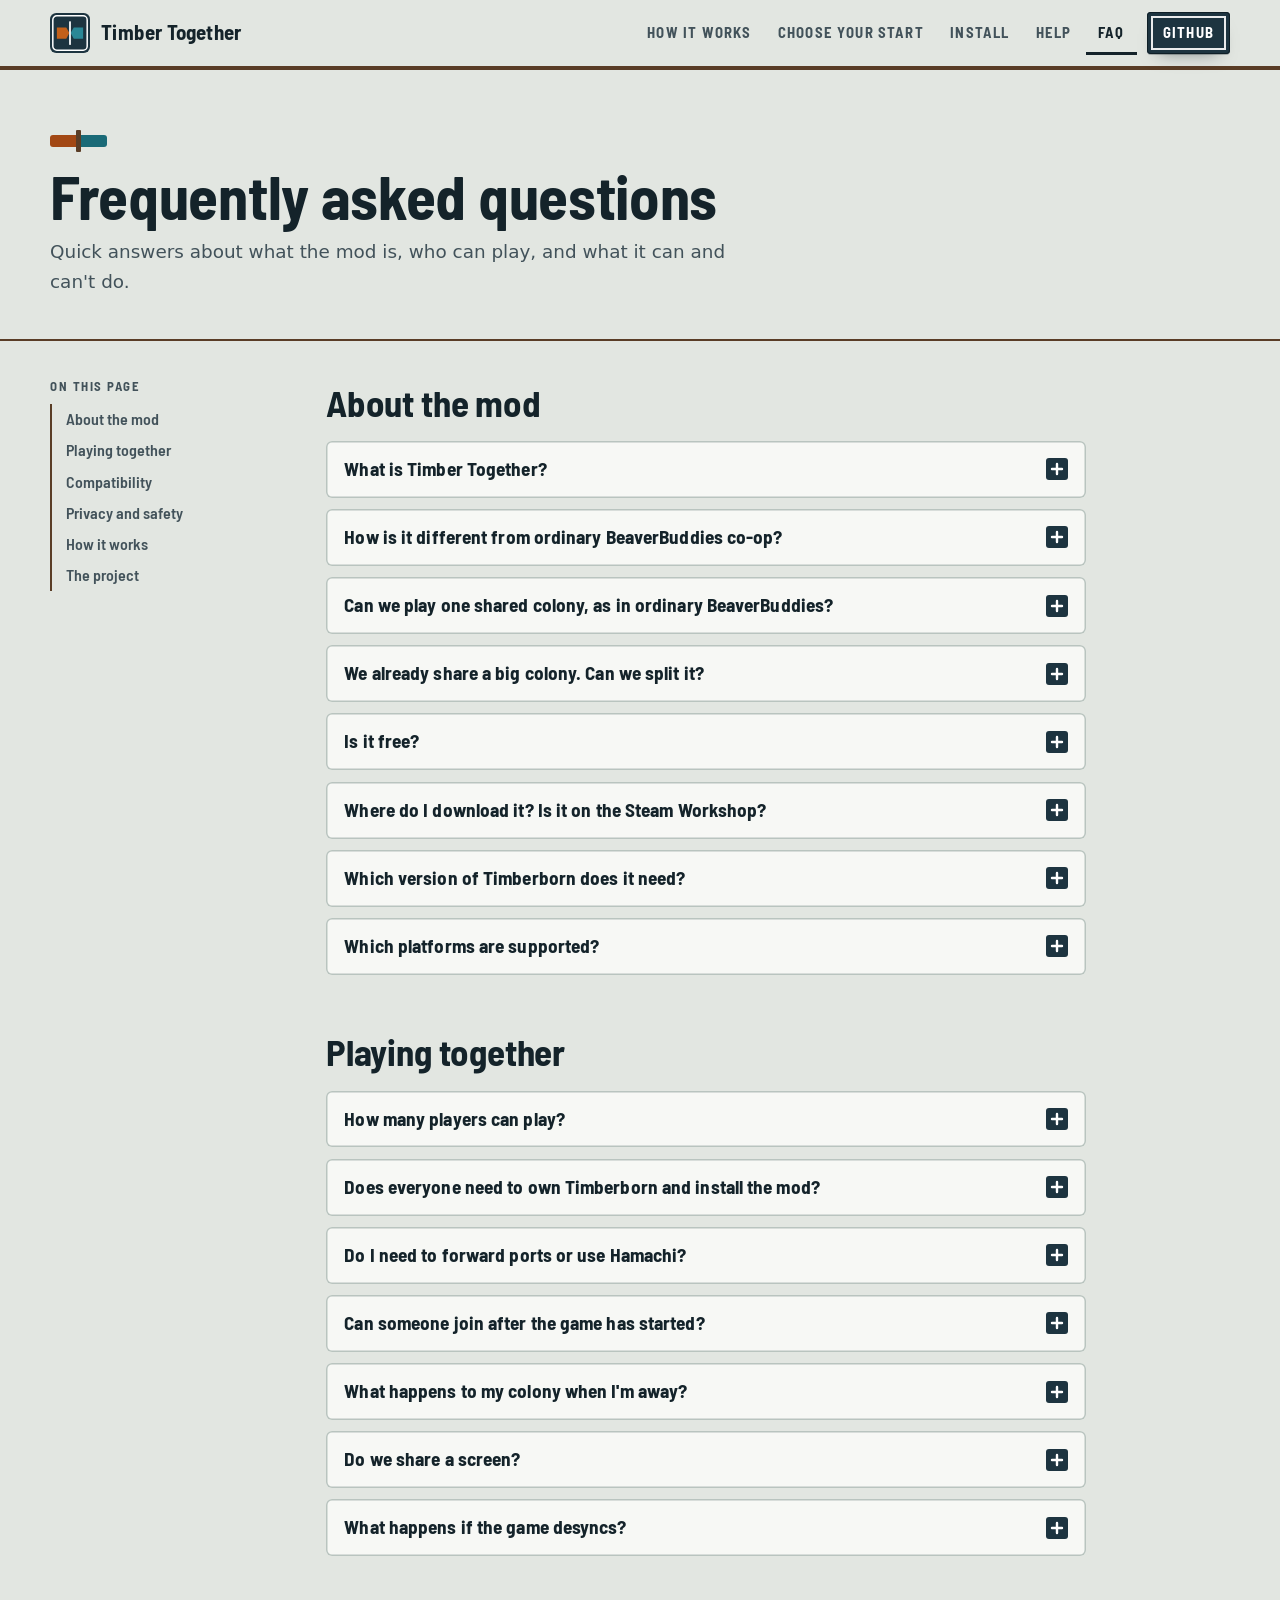
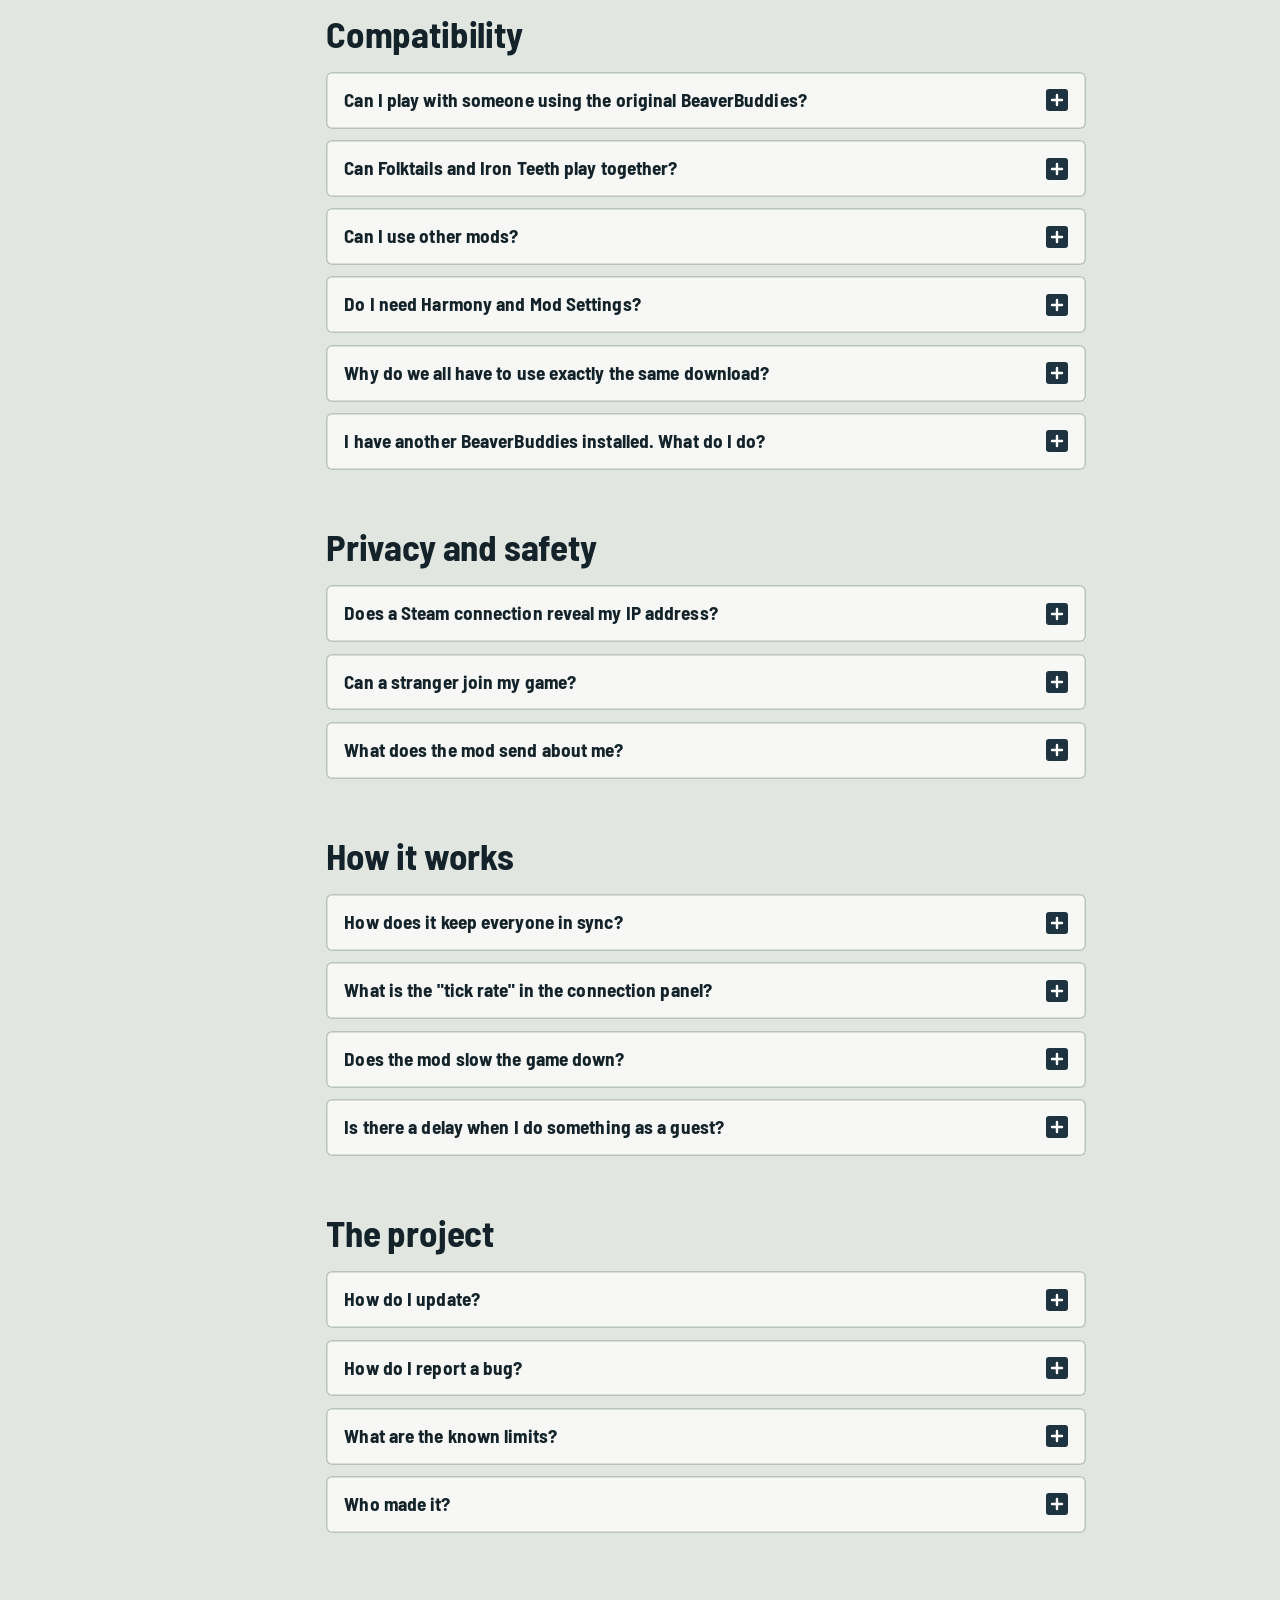
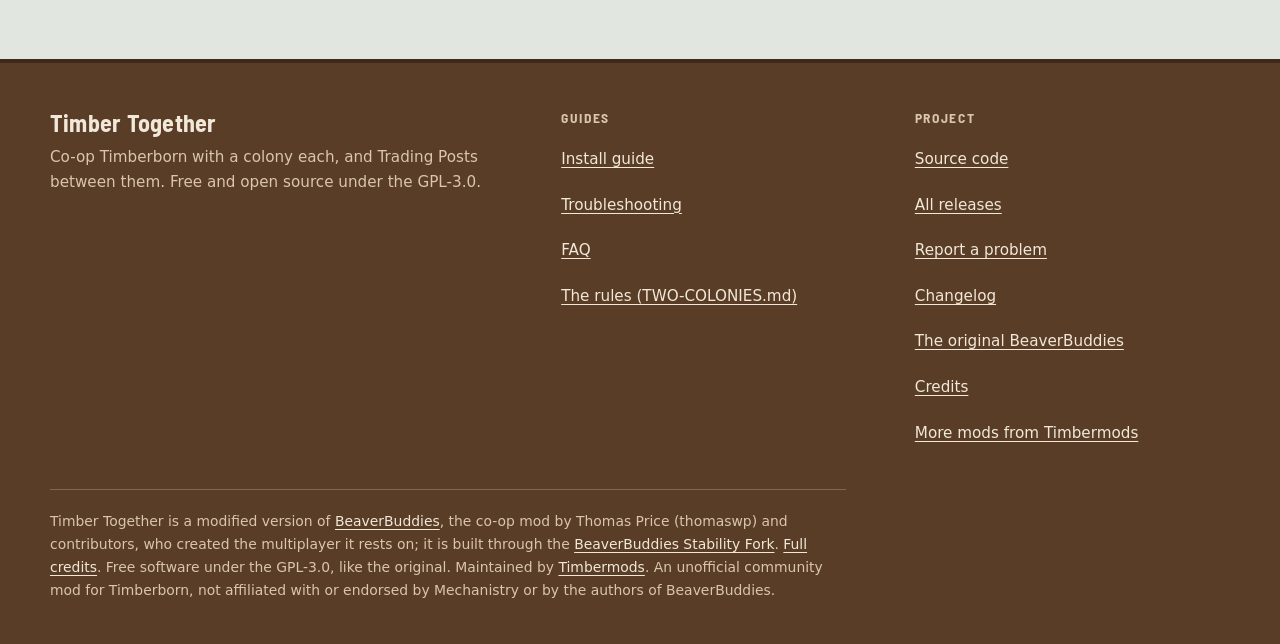
==== commit d27962e9: "1.4.0-rc9: Timber Together, with the credits and license in every copy Build apart. Thrive together." ====
--- a/docs/faq.html
+++ b/docs/faq.html
@@ -3,8 +3,8 @@
 <head>
   <meta charset="utf-8">
   <meta name="viewport" content="width=device-width, initial-scale=1">
-  <title>FAQ: BeaverBuddies MultiColony</title>
-  <meta name="description" content="Answers about BeaverBuddies MultiColony: what it is, how it differs from ordinary BeaverBuddies co-op, who can play, compatibility with other mods, privacy, and known limits.">
+  <title>FAQ: Timber Together</title>
+  <meta name="description" content="Answers about Timber Together: what it is, how it differs from ordinary BeaverBuddies co-op, who can play, compatibility with other mods, privacy, and known limits.">
   <meta name="theme-color" content="#1d3440">
   <link rel="icon" href="assets/favicon.svg" type="image/svg+xml">
   <link rel="preload" href="assets/fonts/barlow-semi-condensed-latin-700.woff2" as="font" type="font/woff2" crossorigin>
@@ -15,9 +15,9 @@
 
 <header class="site-header">
   <div class="wrap header-inner">
-    <a class="brand" href="index.html" aria-label="BeaverBuddies MultiColony, home">
+    <a class="brand" href="index.html" aria-label="Timber Together, home">
       <img class="brand-mark" src="assets/favicon.svg" alt="" width="40" height="40">
-      <span class="brand-name"><span>BeaverBuddies</span> MultiColony</span>
+      <span class="brand-name">Timber Together</span>
     </a>
     <nav class="nav" aria-label="Main">
       <a href="index.html#how">How it works</a>
@@ -25,7 +25,7 @@
       <a href="install.html">Install</a>
       <a href="troubleshooting.html">Help</a>
       <a href="faq.html" aria-current="page">FAQ</a>
-      <a class="btn" href="https://github.com/timbermods/BeaverBuddies-MultiColony">GitHub</a>
+      <a class="btn" href="https://github.com/timbermods/TimberTogether">GitHub</a>
     </nav>
     <details class="menu">
       <summary><svg viewBox="0 0 20 20" aria-hidden="true"><path d="M3 5h14M3 10h14M3 15h14" stroke="currentColor" stroke-width="2.2" stroke-linecap="round"/></svg>Menu</summary>
@@ -35,7 +35,7 @@
         <a href="install.html">Install</a>
         <a href="troubleshooting.html">Troubleshooting</a>
         <a href="faq.html" aria-current="page">FAQ</a>
-        <a href="https://github.com/timbermods/BeaverBuddies-MultiColony">GitHub</a>
+        <a href="https://github.com/timbermods/TimberTogether">GitHub</a>
       </nav>
     </details>
   </div>
@@ -69,7 +69,7 @@
       <h2>About the mod</h2>
 
       <details class="q">
-        <summary>What is BeaverBuddies MultiColony?</summary>
+        <summary>What is Timber Together?</summary>
         <div class="answer">
           <p>A multiplayer co-op mod for Timberborn in which each player runs <b>their own colony</b> on one shared map: their own districts, beavers, stock, working hours and science. There are no borders; the colonies' roads meet only at Trading Posts, where they barter. It's built on the BeaverBuddies Stability Fork and on the original <a href="https://github.com/thomaswp/BeaverBuddies">BeaverBuddies</a> by thomaswp and contributors, and keeps everything they do, including ordinary shared-colony co-op. It's a beta.</p>
         </div>
@@ -86,22 +86,27 @@
             <li><b>Fixes</b> for a water desync that depended on frame rate, an animation crash, random-number, saving and demolition problems, and more.</li>
             <li><b>Clearer failures</b>: a mismatched build is refused before the save is sent, and failed connections and actions end with a plain-language reason.</li>
           </ul>
-          <p>The <a href="index.html">home page</a> and the <a href="https://github.com/timbermods/BeaverBuddies-MultiColony/blob/main/STABILITY-CHANGELOG.md">changelog</a> have the details.</p>
+          <p>The <a href="index.html">home page</a> and the <a href="https://github.com/timbermods/TimberTogether/blob/main/STABILITY-CHANGELOG.md">changelog</a> have the details.</p>
         </div>
       </details>
 
       <details class="q">
         <summary>Can we play one shared colony, as in ordinary BeaverBuddies?</summary>
         <div class="answer">
-          <p>Yes. With <b>Separate colonies for new games</b> off, a new game is one colony that every player builds together, and a shared save (made that way, or in the Stability Fork) loads the same way. None of the colony model runs then: no owners or road rule, no Trading Post (not even in dev mode), District Crossings holding the game's 30 of a good, no colony check, and nothing of this mod's in the save. A shared save stays shared unless the host ticks <b>Allow founding colonies in a shared game</b>, which lets a player found their own colony and splits the save for good.</p>
-          <p>What does apply is what MultiColony adds to co-op in general: its desync fixes, the performance pass, the start prompt, the speed boost, going to a player, your own chat color. Every player needs MultiColony: it and the Stability Fork can't join each other's games.</p>
+          <p>Yes. With <b>Separate colonies</b> unticked on the New Game page, a new game is one colony that every player builds together, and a shared save (made that way, or in the Stability Fork) loads the same way. None of the colony model runs then: no owners or road rule, no Trading Post (not even in dev mode), District Crossings holding the game's 30 of a good, no colony check, and nothing of this mod's in the save. A shared save stays shared, unless the host ticks <b>Separate colonies</b> on its Co-op Game page or a friend splits off from the game menu (see the next question).</p>
+          <p>What does apply is what Timber Together adds to co-op in general: its desync fixes, the performance pass, the start prompt, the speed boost, going to a player, your own chat color. Every player needs Timber Together: it and the Stability Fork can't join each other's games.</p>
         </div>
       </details>
 
       <details class="q" id="split">
         <summary>We already share a big colony. Can we split it?</summary>
         <div class="answer">
-          <p>Yes. The host ticks <b>Allow founding colonies in a shared game (beta)</b> in Mod Settings and hosts the save; the friend presses <kbd>Ctrl</kbd>+<kbd>K</kbd> and places their district center. The colony you built together stays whole as the first colony, with its buildings, beavers, fields, science and unlocks; the friend starts from scratch with a new district center, starting beavers, food and water. The first founding makes the save separate colonies for good, so keep a copy first. <a href="index.html#start">Choose your start</a> shows both ways side by side.</p>
+          <p>Yes, two ways, and neither can be undone, so keep a copy of the save first. Either way the colony you built together stays whole as the host's, with its buildings, beavers, fields, science and unlocks, and each friend starts from scratch with a new district center, starting beavers, food and water.</p>
+          <ul>
+            <li><b>When you host it:</b> main menu &rarr; <b>Host co-op game</b>, pick the save, and tick <b>Separate colonies</b> on its Co-op Game page. At <b>Start Game</b> it becomes separate colonies; with <b>Separate science and unlocks</b> ticked, each colony earns its own science from then on.</li>
+            <li><b>Later, from inside the game:</b> a friend (not the host) opens the game menu (Esc) and chooses <b>Found your own colony</b>. It asks first; placing their district center makes the split. Science and unlocks stay one shared pool.</li>
+          </ul>
+          <p>Neither has been played yet. <a href="index.html#start">Choose your start</a> shows it beside a new game.</p>
         </div>
       </details>
 
@@ -115,14 +120,14 @@
       <details class="q">
         <summary>Where do I download it? Is it on the Steam Workshop?</summary>
         <div class="answer">
-          <p>MultiColony is distributed through <a href="https://github.com/timbermods/BeaverBuddies-MultiColony/releases">GitHub Releases</a> only. It isn't on the Steam Workshop or mod.io; the pages you may find there belong to the original project.</p>
+          <p>Timber Together is distributed through <a href="https://github.com/timbermods/TimberTogether/releases">GitHub Releases</a> only. It isn't on the Steam Workshop or mod.io; the pages you may find there belong to the original project.</p>
         </div>
       </details>
 
       <details class="q">
         <summary>Which version of Timberborn does it need?</summary>
         <div class="answer">
-          <p>It's built and tested against Timberborn <b>1.1.2.4</b>. Every player must run the same game version, because the mod compares it when someone joins. If a Timberborn update changes a part of the game MultiColony corrects for co-op, co-op stops at load with a message naming it (single player carries on): update MultiColony then.</p>
+          <p>It's built and tested against Timberborn <b>1.1.2.4</b>. Every player must run the same game version, because the mod compares it when someone joins. If a Timberborn update changes a part of the game Timber Together corrects for co-op, co-op stops at load with a message naming it (single player carries on): update Timber Together then.</p>
         </div>
       </details>
 
@@ -161,7 +166,7 @@
       <details class="q">
         <summary>Can someone join after the game has started?</summary>
         <div class="answer">
-          <p>No. Everyone is sent the save the host started from, and a running game can't be handed to a newcomer. A waiting room closes at <b>Start Game</b>. Hosting from inside a game, joining closes when the host unpauses, or when the host places or marks anything while waiting (the game asks first, and the connection panel says <i>Joining: open</i> until then). To let someone in later, the host saves, hosts again and invites them.</p>
+          <p>No. Everyone is sent the save the host started from, and a running game can't be handed to a newcomer: the Co-op Game page closes at <b>Start Game</b>. To let someone in later, the host chooses <b>Save and Rehost</b> in the game menu; everyone meets on the Co-op Game page again, including the newcomer, and <b>Start Game</b> carries on.</p>
         </div>
       </details>
 
@@ -175,14 +180,14 @@
       <details class="q">
         <summary>Do we share a screen?</summary>
         <div class="answer">
-          <p>No. Every player has their own camera and interface, and in MultiColony their own colony: your screen shows your colony's goods, population and science. You see the other players' cursors and selections anywhere on the map, and you can ping it.</p>
+          <p>No. Every player has their own camera and interface, and in Timber Together their own colony: your screen shows your colony's goods, population and science. You see the other players' cursors and selections anywhere on the map, and you can ping it.</p>
         </div>
       </details>
 
       <details class="q">
         <summary>What happens if the game desyncs?</summary>
         <div class="answer">
-          <p>The game tells you. The host chooses <b>Save and Rehost</b>, and guests choose <b>Reconnect (wait for Rehost)</b>: a direct IP guest redials the address it used, and a Steam guest joins the host's new lobby when Steam shows it, or else accepts a fresh invite. In a separate-colonies game, colony state is compared with the host's as the game runs, so a MultiColony desync is caught the moment it happens; the log says whether it was the game's random state or the colony check that differed (a difference in the check itself is a bug in the mod, and worth reporting). Keep backups of your saves. See <a href="troubleshooting.html#desync">Troubleshooting</a>.</p>
+          <p>The game tells you. The host chooses <b>Save and Rehost</b>, and guests choose <b>Reconnect (wait for Rehost)</b>: a direct IP guest redials the address it used, and a Steam guest joins the host's new lobby when Steam shows it, or else accepts a fresh invite. In a separate-colonies game, colony state is compared with the host's as the game runs, so a Timber Together desync is caught the moment it happens; the log says whether it was the game's random state or the colony check that differed (a difference in the check itself is a bug in the mod, and worth reporting). Keep backups of your saves. See <a href="troubleshooting.html#desync">Troubleshooting</a>.</p>
         </div>
       </details>
     </section>
@@ -193,14 +198,14 @@
       <details class="q">
         <summary>Can I play with someone using the original BeaverBuddies?</summary>
         <div class="answer">
-          <p>No. Every player must run the exact same build, so a mixed session is refused. MultiColony has its own mod id, but it changes the same parts of the game as the original and the Stability Fork, so only one of them may be enabled at a time: if another is, the main menu names it and MultiColony stays out of the way.</p>
+          <p>No. Every player must run the exact same build, so a mixed session is refused. Timber Together has its own mod id, but it changes the same parts of the game as the original and the Stability Fork, so only one of them may be enabled at a time: if another is, the main menu names it and Timber Together stays out of the way.</p>
         </div>
       </details>
 
       <details class="q">
         <summary>Can Folktails and Iron Teeth play together?</summary>
         <div class="answer">
-          <p>Yes, though it hasn't been played yet. The host turns on <b>Mixed factions for new games</b> in Mod Settings, with separate colonies, and needs every faction unlocked on their own computer. In the waiting room each player picks their faction with the game's own faction switcher; each colony then has its faction's buildings, beavers, bots and storage, and colonies of different factions trade the goods both factions use, and science, but not beavers. A mixed save needs MultiColony: the plain game or the Stability Fork would load only one faction and drop the other's buildings and beavers. See <a href="https://github.com/timbermods/BeaverBuddies-MultiColony/blob/main/TWO-COLONIES.md#mixed-factions-beta">TWO-COLONIES.md</a>.</p>
+          <p>Yes, though it hasn't been played yet. The host ticks <b>Mixed factions</b> under <b>Separate colonies</b> on the New Game page, and needs every faction unlocked on their own computer. On the Co-op Game page each player picks their faction with the game's own faction switcher; each colony then has its faction's buildings, beavers, bots and storage, and colonies of different factions trade the goods both factions use, and science, but not beavers. A mixed save needs Timber Together: the plain game or the Stability Fork would load only one faction and drop the other's buildings and beavers. See <a href="https://github.com/timbermods/TimberTogether/blob/main/TWO-COLONIES.md#mixed-factions-beta">TWO-COLONIES.md</a>.</p>
         </div>
       </details>
 
@@ -228,7 +233,7 @@
       <details class="q">
         <summary>I have another BeaverBuddies installed. What do I do?</summary>
         <div class="answer">
-          <p>Keep exactly one. Unsubscribe from the Workshop BeaverBuddies, and delete any <code>BeaverBuddies-Stability-Fork</code> or <code>BeaverBuddies-StabilityPreview</code> folder and any extra copy of <code>BeaverBuddies-MultiColony</code> from <code>Documents\Timberborn\Mods</code>. Only one BeaverBuddies can run at a time, and the main menu names any other that is enabled.</p>
+          <p>Keep exactly one. Unsubscribe from the Workshop BeaverBuddies, and delete any <code>BeaverBuddies-Stability-Fork</code> or <code>BeaverBuddies-StabilityPreview</code> folder and any extra copy of <code>TimberTogether</code> from <code>Documents\Timberborn\Mods</code>. Only one BeaverBuddies can run at a time, and the main menu names any other that is enabled.</p>
         </div>
       </details>
     </section>
@@ -254,7 +259,7 @@
       <details class="q">
         <summary>What does the mod send about me?</summary>
         <div class="answer">
-          <p>Other players in your session receive your game actions and, if <b>Player activity indicators</b> is on, your cursor position, selection, recent building edits and the display name and color you chose. MultiColony's builds contain no bug-report upload token, so the <b>Post Bug Report</b> button doesn't upload anything, and diagnostic files are written only to your own computer.</p>
+          <p>Other players in your session receive your game actions and, if <b>Player activity indicators</b> is on, your cursor position, selection, recent building edits and the display name and color you chose. Timber Together's builds contain no bug-report upload token, so the <b>Post Bug Report</b> button doesn't upload anything, and diagnostic files are written only to your own computer.</p>
         </div>
       </details>
     </section>
@@ -298,14 +303,14 @@
       <details class="q">
         <summary>How do I update?</summary>
         <div class="answer">
-          <p>Download the new zip, close the game, and replace the <code>BeaverBuddies-MultiColony</code> folder. Everyone updates together, because different builds won't join each other.</p>
+          <p>Download the new zip, close the game, and replace the <code>TimberTogether</code> folder. Everyone updates together, because different builds won't join each other.</p>
         </div>
       </details>
 
       <details class="q">
         <summary>How do I report a bug?</summary>
         <div class="answer">
-          <p>Open an issue on the <a href="https://github.com/timbermods/BeaverBuddies-MultiColony/issues">project's GitHub page</a> and attach, from <b>every player</b>: <code>Player.log</code>, and the newest report in the <code>BeaverBuddies-Reports</code> folder next to it. <a href="troubleshooting.html#logs">Collecting logs</a> explains where to find them.</p>
+          <p>Open an issue on the <a href="https://github.com/timbermods/TimberTogether/issues">project's GitHub page</a> and attach, from <b>every player</b>: <code>Player.log</code>, and the newest report in the <code>TimberTogether-Reports</code> folder next to it. <a href="troubleshooting.html#logs">Collecting logs</a> explains where to find them.</p>
         </div>
       </details>
 
@@ -314,12 +319,12 @@
         <div class="answer">
           <ul>
             <li>Everyone must run the exact same build. Other mods should match (you get a warning when they don't), and settings aren't compared.</li>
-            <li>Nobody can join after a waiting room's <b>Start Game</b>, or, hosting from inside a game, after the host unpauses or changes anything while waiting.</li>
+            <li>Nobody can join after <b>Start Game</b>; the host uses <b>Save and Rehost</b> to let someone in.</li>
             <li>Desyncs can still happen; a colony difference is caught the moment it happens.</li>
             <li>Beta: the colony model has had a few short playtests so far. Up to four colonies; tested on Windows with the Steam version only.</li>
             <li>Text added by this mod is English only. Other languages show the English text for those strings.</li>
             <li>The game ends only when every beaver on the map is gone, not per colony; the map (water, droughts, badwater) is shared.</li>
-            <li>The full list is in <a href="https://github.com/timbermods/BeaverBuddies-MultiColony/blob/main/TWO-COLONIES.md#known-limits">TWO-COLONIES.md</a>.</li>
+            <li>The full list is in <a href="https://github.com/timbermods/TimberTogether/blob/main/TWO-COLONIES.md#known-limits">TWO-COLONIES.md</a>.</li>
           </ul>
         </div>
       </details>
@@ -327,7 +332,7 @@
       <details class="q">
         <summary>Who made it?</summary>
         <div class="answer">
-          <p>The multiplayer design and most of the code come from the original <a href="https://github.com/thomaswp/BeaverBuddies">BeaverBuddies</a> by thomaswp and contributors. The <a href="https://github.com/timbermods/BeaverBuddies-Stability-Fork">Stability Fork</a> and MultiColony are maintained by <a href="https://github.com/timbermods">Timbermods</a>. It's an unofficial community mod for Timberborn, not affiliated with or endorsed by Mechanistry.</p>
+          <p>Timber Together is a modified version of <a href="https://github.com/thomaswp/BeaverBuddies">BeaverBuddies</a>, created by Thomas Price (thomaswp) with contributions from Robin, Slide, Phil Lehmkuhl, SamuZad, Joe Stead, Zibo Ye, Dasker and Tarensaror. The multiplayer design and most of the code are theirs: keeping every player's game in step, the Steam and direct connections, the chat, cursors and pings. The <a href="https://github.com/timbermods/BeaverBuddies-Stability-Fork">Stability Fork</a> and Timber Together's colonies and Trading Posts are maintained by <a href="https://github.com/timbermods">Timbermods</a>; <a href="https://github.com/timbermods/TimberTogether/blob/main/CREDITS.md">CREDITS.md</a> has the details. It's an unofficial community mod for Timberborn, not affiliated with or endorsed by Mechanistry.</p>
         </div>
       </details>
     </section>
@@ -340,7 +345,7 @@
   <div class="wrap">
     <div class="footer-grid">
       <div>
-        <span class="brand-name"><span>BeaverBuddies</span> MultiColony</span>
+        <span class="brand-name">Timber Together</span>
         <p>Co-op Timberborn with a colony each, and Trading Posts between them. Free and open source under the GPL-3.0.</p>
       </div>
       <div>
@@ -349,25 +354,26 @@
           <li><a href="install.html">Install guide</a></li>
           <li><a href="troubleshooting.html">Troubleshooting</a></li>
           <li><a href="faq.html">FAQ</a></li>
-          <li><a href="https://github.com/timbermods/BeaverBuddies-MultiColony/blob/main/TWO-COLONIES.md">The rules (TWO-COLONIES.md)</a></li>
+          <li><a href="https://github.com/timbermods/TimberTogether/blob/main/TWO-COLONIES.md">The rules (TWO-COLONIES.md)</a></li>
         </ul>
       </div>
       <div>
         <h2>Project</h2>
         <ul>
-          <li><a href="https://github.com/timbermods/BeaverBuddies-MultiColony">Source code</a></li>
-          <li><a href="https://github.com/timbermods/BeaverBuddies-MultiColony/releases">All releases</a></li>
-          <li><a href="https://github.com/timbermods/BeaverBuddies-MultiColony/issues">Report a problem</a></li>
-          <li><a href="https://github.com/timbermods/BeaverBuddies-MultiColony/blob/main/STABILITY-CHANGELOG.md">Changelog</a></li>
+          <li><a href="https://github.com/timbermods/TimberTogether">Source code</a></li>
+          <li><a href="https://github.com/timbermods/TimberTogether/releases">All releases</a></li>
+          <li><a href="https://github.com/timbermods/TimberTogether/issues">Report a problem</a></li>
+          <li><a href="https://github.com/timbermods/TimberTogether/blob/main/STABILITY-CHANGELOG.md">Changelog</a></li>
           <li><a href="https://github.com/thomaswp/BeaverBuddies">The original BeaverBuddies</a></li>
+          <li><a href="https://github.com/timbermods/TimberTogether/blob/main/CREDITS.md">Credits</a></li>
           <li><a href="https://timbermods.github.io/">More mods from Timbermods</a></li>
         </ul>
       </div>
     </div>
-    <p class="fineprint">Built on the <a href="https://github.com/timbermods/BeaverBuddies-Stability-Fork">BeaverBuddies Stability Fork</a>, which is built on <a href="https://github.com/thomaswp/BeaverBuddies">BeaverBuddies</a> by thomaswp and contributors, who created its multiplayer design. Licensed under the GPL-3.0. Maintained by <a href="https://github.com/timbermods">Timbermods</a>. An unofficial community mod for Timberborn, not affiliated with or endorsed by Mechanistry.</p>
+    <p class="fineprint">Timber Together is a modified version of <a href="https://github.com/thomaswp/BeaverBuddies">BeaverBuddies</a>, the co-op mod by Thomas Price (thomaswp) and contributors, who created the multiplayer it rests on; it is built through the <a href="https://github.com/timbermods/BeaverBuddies-Stability-Fork">BeaverBuddies Stability Fork</a>. <a href="https://github.com/timbermods/TimberTogether/blob/main/CREDITS.md">Full credits</a>. Free software under the GPL-3.0, like the original. Maintained by <a href="https://github.com/timbermods">Timbermods</a>. An unofficial community mod for Timberborn, not affiliated with or endorsed by Mechanistry or by the authors of BeaverBuddies.</p>
   </div>
 </footer>
 <script src="assets/site.js" defer></script>
-<script src="assets/release.js" defer data-repo="timbermods/BeaverBuddies-MultiColony" data-asset="^BeaverBuddies-MultiColony-.+\.zip$"></script>
+<script src="assets/release.js" defer data-repo="timbermods/TimberTogether" data-asset="^TimberTogether-.+\.zip$"></script>
 </body>
 </html>
--- a/docs/assets/style.css
+++ b/docs/assets/style.css
@@ -1,5 +1,5 @@
 /*
- * BeaverBuddies MultiColony: the project site. A river station's signage: fired-enamel plates on timber posts.
+ * Timber Together: the project site. A river station's signage: fired-enamel plates on timber posts.
  * Amber enamel is colony 1 and river-teal enamel colony 2, and nothing else wears either color; the Trading Post is
  * where the two meet. Navy enamel carries directions and actions. No external requests: the one display face,
  * Barlow Semi Condensed, is self-hosted under the SIL OFL (fonts/OFL-Barlow.txt).
@@ -178,7 +178,6 @@
 .brand { display: flex; align-items: center; gap: .7rem; min-height: 44px; text-decoration: none; color: var(--ink); }
 .brand-mark { width: 40px; height: 40px; flex: none; }
 .brand-name { font: 700 1.3rem/1 var(--display); letter-spacing: .01em; }
-.brand-name span { color: var(--ink-soft); font-weight: 600; }
 .nav { display: flex; align-items: center; gap: .15rem; margin-left: auto; }
 .nav a {
   display: inline-flex; align-items: center; min-height: 44px; padding: 0 .75rem;
@@ -235,7 +234,8 @@
 }
 .name-plate { display: inline-block; padding: 1.35rem 2.2rem 1.4rem; margin: 0 0 1.6rem; }
 .name-plate h1 { margin: 0; font-size: clamp(2.6rem, 6.4vw, 4.6rem); line-height: .92; letter-spacing: -.01em; }
-.name-plate h1 small { display: block; font-size: clamp(.95rem, 1.6vw, 1.65rem); font-weight: 600; letter-spacing: .12em; text-transform: uppercase; margin-bottom: .35em; opacity: .9; }
+.name-plate h1 span { display: block; }
+.name-plate .motto { margin: .55em 0 0; font: 600 clamp(.9rem, 1.45vw, 1.35rem)/1.2 var(--display); letter-spacing: .12em; text-transform: uppercase; opacity: .9; }
 .pitch { font-size: clamp(1.18rem, 2.2vw, 1.4rem); line-height: 1.45; margin: 0 0 .7rem; max-width: 34ch; font-weight: 500; }
 .differs { color: var(--ink-soft); margin: 0 0 1.6rem; max-width: 46ch; }
 .status-tag {
@@ -504,7 +504,6 @@
 .site-footer li a { display: inline-flex; align-items: center; min-height: 44px; min-width: 44px; }
 .site-footer p { color: var(--bark-soft); }
 .site-footer .brand-name { color: var(--bark); font-size: 1.5rem; display: block; margin-bottom: .6rem; }
-.site-footer .brand-name span { color: var(--bark-soft); }
 .fineprint { margin: 2rem 0 0; padding-top: 1.3rem; border-top: 1px solid rgba(241, 232, 218, .25); font-size: .87rem; max-width: 90ch; }
 
 /* ---------- responsive ---------- */
@@ -545,7 +544,6 @@
 }
 @media (max-width: 640px) {
   body { font-size: 16.5px; }
-  .brand-name span { display: none; }
   .name-plate { padding: 1.1rem 1.4rem 1.15rem; }
   .btn-row .btn { flex: 1 1 100%; }
   .status-tag { padding-left: 1.7rem; }
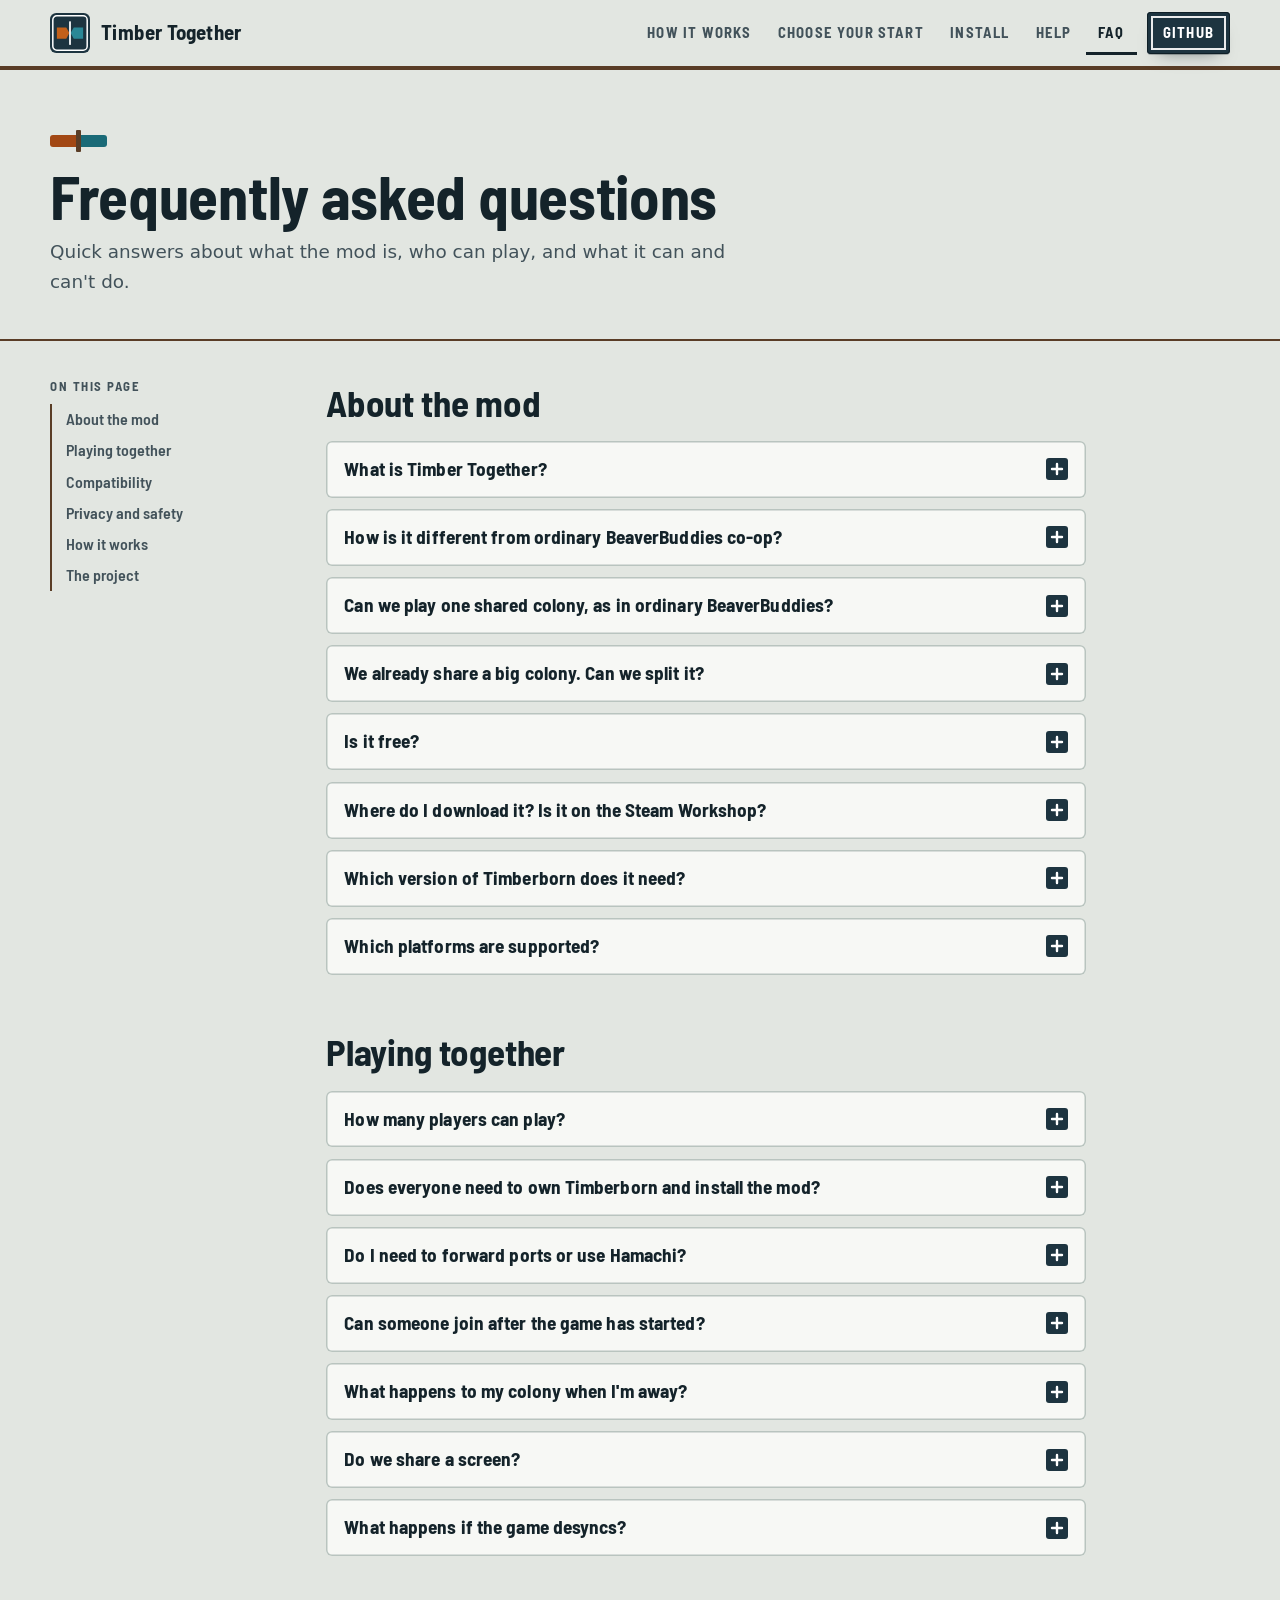
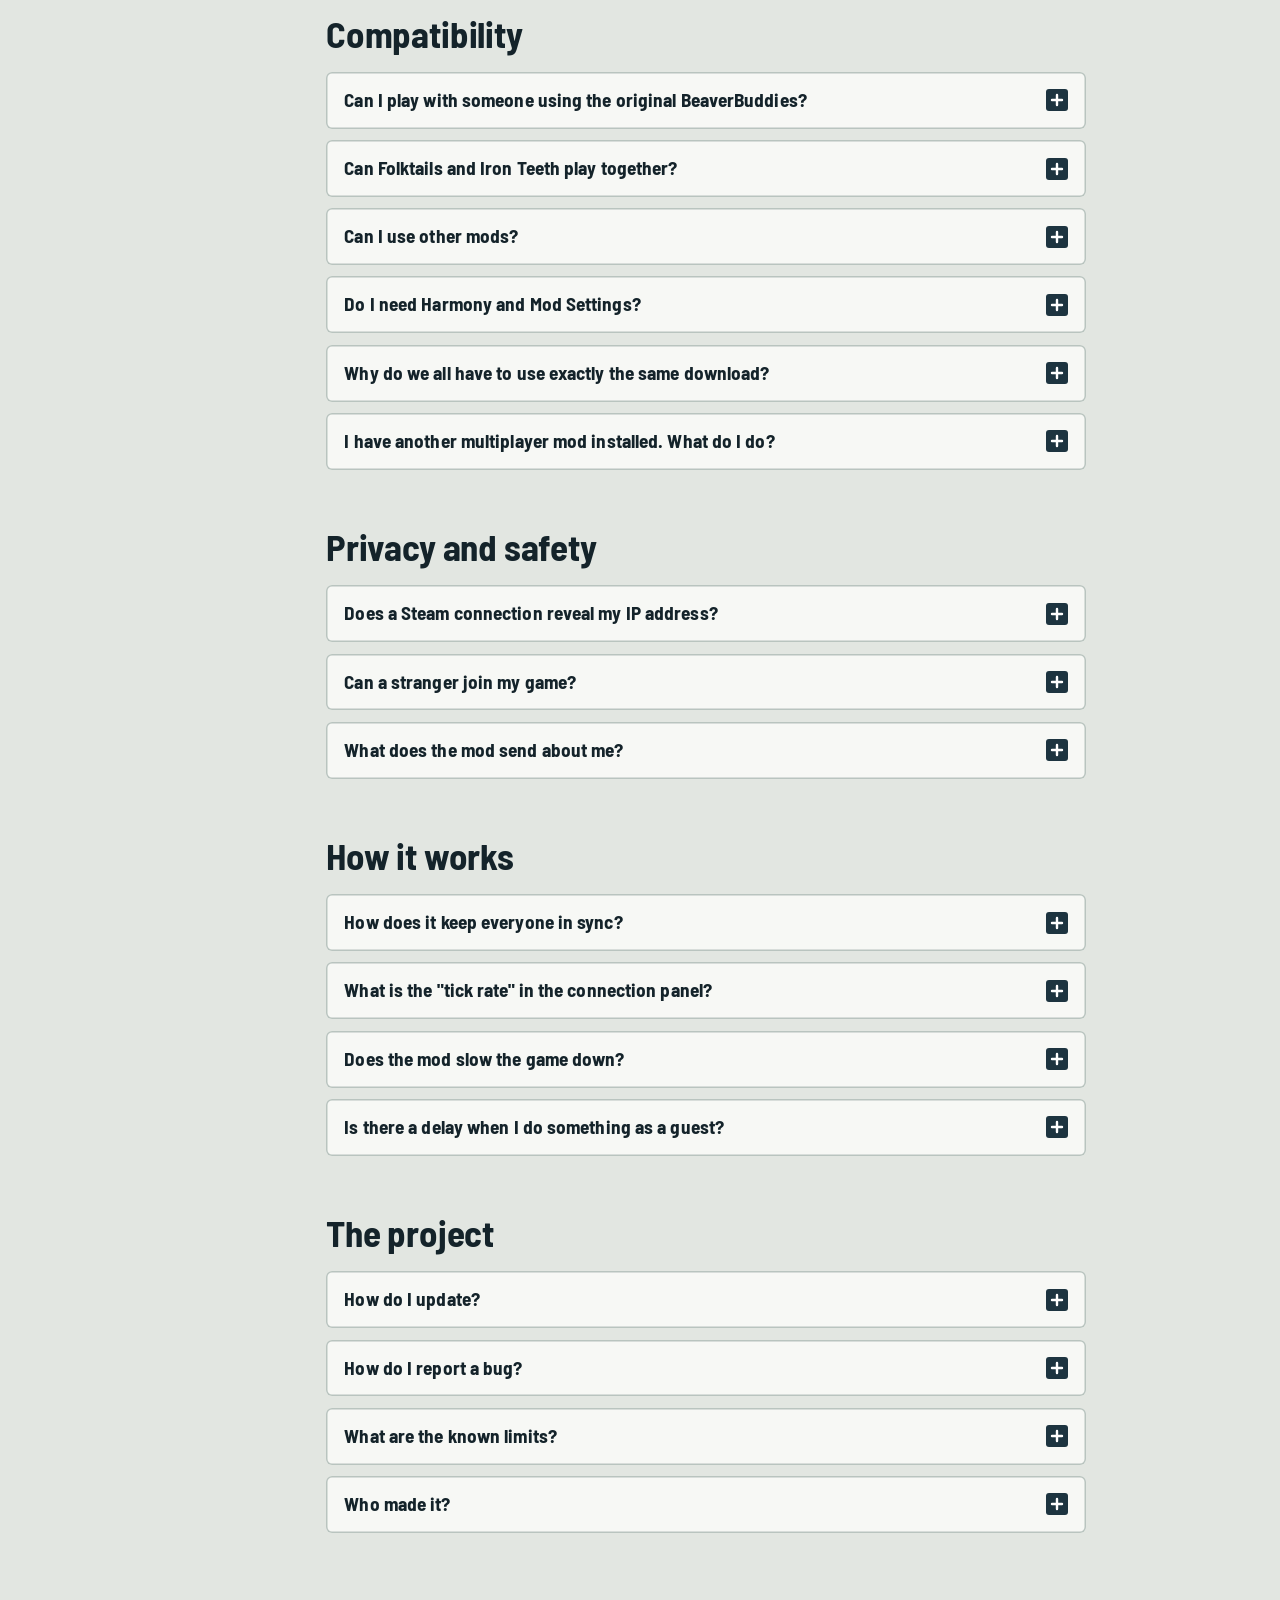
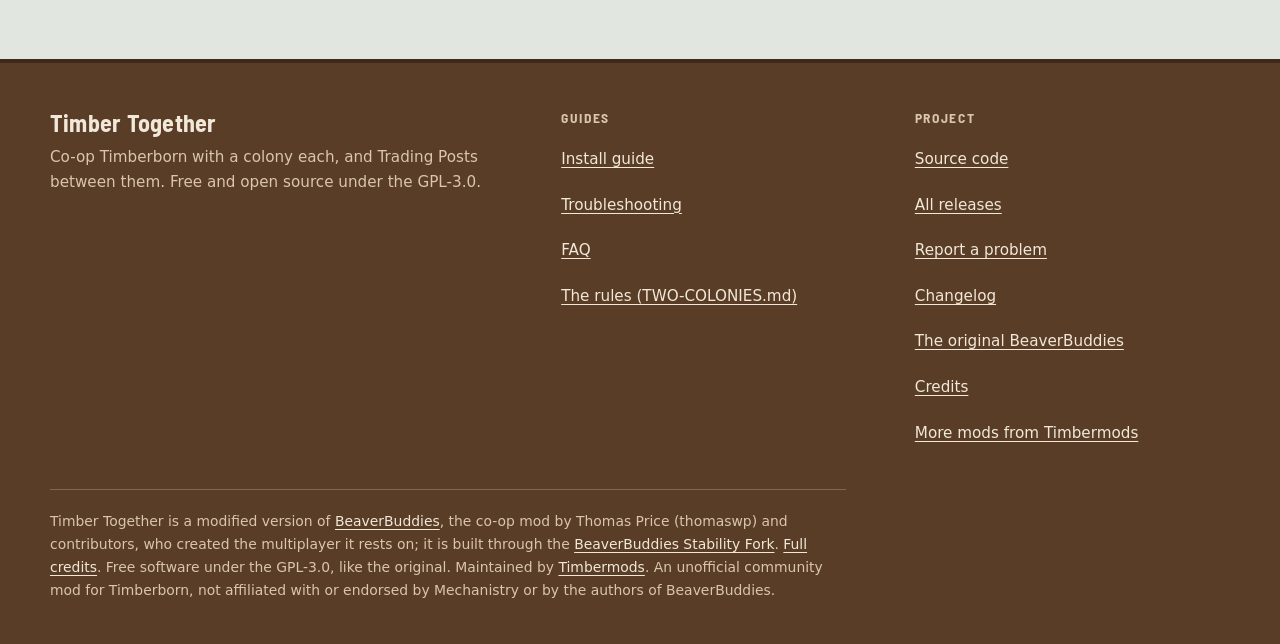
==== commit 2c4f2412: "Site: "one multiplayer mod" everywhere, not "one BeaverBuddies" The two places that quote the game's" ====
--- a/docs/faq.html
+++ b/docs/faq.html
@@ -71,7 +71,7 @@
       <details class="q">
         <summary>What is Timber Together?</summary>
         <div class="answer">
-          <p>A multiplayer co-op mod for Timberborn in which each player runs <b>their own colony</b> on one shared map: their own districts, beavers, stock, working hours and science. There are no borders; the colonies' roads meet only at Trading Posts, where they barter. It's built on the BeaverBuddies Stability Fork and on the original <a href="https://github.com/thomaswp/BeaverBuddies">BeaverBuddies</a> by thomaswp and contributors, and keeps everything they do, including ordinary shared-colony co-op. It's a beta.</p>
+          <p>A co-op mod for Timberborn where each player runs <b>their own colony</b> on one shared map: their own districts, beavers, stock, working hours and science. The colonies' roads meet only at Trading Posts, where they barter. It's built on <a href="https://github.com/thomaswp/BeaverBuddies">BeaverBuddies</a> by thomaswp and contributors, through the BeaverBuddies Stability Fork, and still plays ordinary shared-colony co-op too. It's in beta.</p>
         </div>
       </details>
 
@@ -79,62 +79,59 @@
         <summary>How is it different from ordinary BeaverBuddies co-op?</summary>
         <div class="answer">
           <ul>
-            <li><b>A colony each.</b> Ordinary BeaverBuddies puts every player in one colony. Here each player has their own, next door on the same map, and the colonies trade at Trading Posts.</li>
-            <li><b>Steam friend invites</b> on Valve's current networking API, with no port forwarding.</li>
-            <li>An in-game <b>connection panel</b> with players, ping, sync status, tick rate, chat and a speed boost.</li>
-            <li><b>Player activity</b>: your friends' cursors, selection outlines and Viewing / Editing labels, with per-player cursor styling.</li>
-            <li><b>Fixes</b> for a water desync that depended on frame rate, an animation crash, random-number, saving and demolition problems, and more.</li>
-            <li><b>Clearer failures</b>: a mismatched build is refused before the save is sent, and failed connections and actions end with a plain-language reason.</li>
+            <li><b>A colony each</b>, next door on the same map, trading at Trading Posts. Ordinary BeaverBuddies puts everyone in one colony.</li>
+            <li><b>A Co-op Game room</b>: everyone joins and readies up, then the game loads for all at once.</li>
+            <li><b>Steam friend invites</b> with no port forwarding.</li>
+            <li>A <b>connection panel</b> with players, ping, sync, chat and a speed boost, and your friends' <b>cursors</b> on your screen.</li>
+            <li><b>Fixes</b> for desyncs and crashes, and clear messages when a join or an action fails.</li>
           </ul>
-          <p>The <a href="index.html">home page</a> and the <a href="https://github.com/timbermods/TimberTogether/blob/main/STABILITY-CHANGELOG.md">changelog</a> have the details.</p>
         </div>
       </details>
 
       <details class="q">
         <summary>Can we play one shared colony, as in ordinary BeaverBuddies?</summary>
         <div class="answer">
-          <p>Yes. With <b>Separate colonies</b> unticked on the New Game page, a new game is one colony that every player builds together, and a shared save (made that way, or in the Stability Fork) loads the same way. None of the colony model runs then: no owners or road rule, no Trading Post (not even in dev mode), District Crossings holding the game's 30 of a good, no colony check, and nothing of this mod's in the save. A shared save stays shared, unless the host ticks <b>Separate colonies</b> on its Co-op Game page or a friend splits off from the game menu (see the next question).</p>
-          <p>What does apply is what Timber Together adds to co-op in general: its desync fixes, the performance pass, the start prompt, the speed boost, going to a player, your own chat color. Every player needs Timber Together: it and the Stability Fork can't join each other's games.</p>
+          <p>Yes. Untick <b>Separate colonies</b> on the New Game page and everyone builds one colony together; a shared save (including a Stability Fork save) stays shared. None of the colony rules apply then. Every player still needs Timber Together: it can't join Stability Fork games, or the other way round.</p>
         </div>
       </details>
 
       <details class="q" id="split">
         <summary>We already share a big colony. Can we split it?</summary>
         <div class="answer">
-          <p>Yes, two ways, and neither can be undone, so keep a copy of the save first. Either way the colony you built together stays whole as the host's, with its buildings, beavers, fields, science and unlocks, and each friend starts from scratch with a new district center, starting beavers, food and water.</p>
+          <p>Yes, two ways. Neither can be undone, so keep a copy of the save first. Either way the shared colony stays whole as the host's, and each friend starts fresh with a new district center, starting beavers, food and water.</p>
           <ul>
-            <li><b>When you host it:</b> main menu &rarr; <b>Host co-op game</b>, pick the save, and tick <b>Separate colonies</b> on its Co-op Game page. At <b>Start Game</b> it becomes separate colonies; with <b>Separate science and unlocks</b> ticked, each colony earns its own science from then on.</li>
-            <li><b>Later, from inside the game:</b> a friend (not the host) opens the game menu (Esc) and chooses <b>Found your own colony</b>. It asks first; placing their district center makes the split. Science and unlocks stay one shared pool.</li>
+            <li><b>When you host it:</b> <b>Load game</b> &rarr; pick the save &rarr; <b>Host co-op game</b>, and tick <b>Separate colonies</b> in its room. With <b>Separate science and unlocks</b> also ticked, each colony earns its own science from then on.</li>
+            <li><b>Later, in the game:</b> a friend (not the host) chooses Esc &rarr; <b>Found your own colony</b> and places their district center. Science stays one pool.</li>
           </ul>
-          <p>Neither has been played yet. <a href="index.html#start">Choose your start</a> shows it beside a new game.</p>
+          <p>Neither has been played yet.</p>
         </div>
       </details>
 
       <details class="q">
         <summary>Is it free?</summary>
         <div class="answer">
-          <p>Yes. It's free and open source under the GNU General Public License v3.0, and the original authorship and license are preserved.</p>
+          <p>Yes: free and open source under the GNU General Public License v3.0, like the original.</p>
         </div>
       </details>
 
       <details class="q">
         <summary>Where do I download it? Is it on the Steam Workshop?</summary>
         <div class="answer">
-          <p>Timber Together is distributed through <a href="https://github.com/timbermods/TimberTogether/releases">GitHub Releases</a> only. It isn't on the Steam Workshop or mod.io; the pages you may find there belong to the original project.</p>
+          <p>From <a href="https://github.com/timbermods/TimberTogether/releases">GitHub Releases</a>. It isn't on the Steam Workshop or mod.io yet; the BeaverBuddies pages there are the original mod's.</p>
         </div>
       </details>
 
       <details class="q">
         <summary>Which version of Timberborn does it need?</summary>
         <div class="answer">
-          <p>It's built and tested against Timberborn <b>1.1.2.4</b>. Every player must run the same game version, because the mod compares it when someone joins. If a Timberborn update changes a part of the game Timber Together corrects for co-op, co-op stops at load with a message naming it (single player carries on): update Timber Together then.</p>
+          <p>Timberborn <b>1.1.2.4</b>, the same version for every player. If a Timberborn update changes something the mod corrects for co-op, co-op stops at load with a message (single player carries on) until Timber Together is updated.</p>
         </div>
       </details>
 
       <details class="q">
         <summary>Which platforms are supported?</summary>
         <div class="answer">
-          <p>It has been tested on <b>Windows with the Steam version</b> of Timberborn. Steam invites need the Steam version. Other stores, macOS and Linux haven't been tested.</p>
+          <p>It's tested on <b>Windows with the Steam version</b>. Steam invites need the Steam version. Other stores, macOS and Linux haven't been tested.</p>
         </div>
       </details>
     </section>
@@ -145,49 +142,50 @@
       <details class="q">
         <summary>How many players can play?</summary>
         <div class="answer">
-          <p>Up to <b>four colonies</b>; a fifth player or more shares the host's colony. The Stability Fork underneath was played for hours with two players; the colony model has had a few short playtests so far.</p>
+          <p>Up to <b>four colonies</b>; a fifth player or more helps run the host's colony. Most real play so far has been with two.</p>
         </div>
       </details>
 
       <details class="q">
         <summary>Does everyone need to own Timberborn and install the mod?</summary>
         <div class="answer">
-          <p>Yes. Every player needs their own copy of the game and the same mod download. Only the host needs the save: guests receive a copy of it when they join, stored under <b>Online Games</b>.</p>
+          <p>Yes: their own copy of the game and the same mod download. Only the host needs the save; guests get a copy when they join, kept with their saves as <b>Online Games</b>.</p>
         </div>
       </details>
 
       <details class="q">
         <summary>Do I need to forward ports or use Hamachi?</summary>
         <div class="answer">
-          <p>Not with a <b>Steam invite</b>. For a direct IP connection, the default port is 25565 and your router must forward it. A virtual LAN such as Hamachi also works and avoids port forwarding.</p>
+          <p>Not with a <b>Steam invite</b>. For a direct IP connection, forward port 25565 to the host, or use a virtual LAN such as Hamachi.</p>
         </div>
       </details>
 
       <details class="q">
         <summary>Can someone join after the game has started?</summary>
         <div class="answer">
-          <p>No. Everyone is sent the save the host started from, and a running game can't be handed to a newcomer: the Co-op Game page closes at <b>Start Game</b>. To let someone in later, the host chooses <b>Save and Rehost</b> in the game menu; everyone meets on the Co-op Game page again, including the newcomer, and <b>Start Game</b> carries on.</p>
+          <p>No: the room closes at <b>Start Game</b>. To let someone in, the host chooses Esc &rarr; <b>Save and Rehost</b>; everyone, newcomer included, meets in the room again, and <b>Start Game</b> carries on.</p>
         </div>
       </details>
 
       <details class="q" id="away">
         <summary>What happens to my colony when I'm away?</summary>
         <div class="answer">
-          <p>It's kept for you. Before you go, ask a friend to look after it: in the <kbd>Ctrl</kbd>+<kbd>T</kbd> window, press <b>Let &hellip; look after it</b> on your colony. They press <b>Run this colony</b> to play it as yours, and <b>Back to your colony</b> when they're done; you can <b>Take it back</b> any time. A colony only changes hands for absence if the host has set <b>Hand over a colony after its player is away (days)</b>, which is 0 (never) by default, and in a mixed game never to the other faction. A colony with no beavers or bots left for a whole day goes to the nearest living colony, and its player can found a new one with <kbd>Ctrl</kbd>+<kbd>K</kbd>. Not played yet.</p>
+          <p>It's kept for you. To keep it running, press <kbd>Ctrl</kbd>+<kbd>T</kbd> &rarr; <b>Let &hellip; look after it</b>: your friend presses <b>Run this colony</b> to play it, and <b>Back to your colony</b> when done. <b>Take it back</b> any time.</p>
+          <p>A colony changes hands only if it has no beavers or bots left for a whole day, if the host hands it over, or if the host has set <b>Hand over a colony after its player is away (days)</b> (0, never, by default). Its player can then found a new colony with <kbd>Ctrl</kbd>+<kbd>K</kbd>. Not played yet.</p>
         </div>
       </details>
 
       <details class="q">
         <summary>Do we share a screen?</summary>
         <div class="answer">
-          <p>No. Every player has their own camera and interface, and in Timber Together their own colony: your screen shows your colony's goods, population and science. You see the other players' cursors and selections anywhere on the map, and you can ping it.</p>
+          <p>No. Each player has their own camera and interface, showing their own colony's goods, population and science. You see each other's cursors anywhere on the map, and can ping it.</p>
         </div>
       </details>
 
       <details class="q">
         <summary>What happens if the game desyncs?</summary>
         <div class="answer">
-          <p>The game tells you. The host chooses <b>Save and Rehost</b>, and guests choose <b>Reconnect (wait for Rehost)</b>: a direct IP guest redials the address it used, and a Steam guest joins the host's new lobby when Steam shows it, or else accepts a fresh invite. In a separate-colonies game, colony state is compared with the host's as the game runs, so a Timber Together desync is caught the moment it happens; the log says whether it was the game's random state or the colony check that differed (a difference in the check itself is a bug in the mod, and worth reporting). Keep backups of your saves. See <a href="troubleshooting.html#desync">Troubleshooting</a>.</p>
+          <p>The game tells you. The host chooses <b>Save and Rehost</b> and guests choose <b>Reconnect (wait for Rehost)</b>; everyone meets in the room and carries on. In a separate-colonies game the colonies are checked against the host's as you play, so a difference stops the game the moment it happens. Keep backups, and see <a href="troubleshooting.html#desync">Troubleshooting</a>.</p>
         </div>
       </details>
     </section>
@@ -198,42 +196,42 @@
       <details class="q">
         <summary>Can I play with someone using the original BeaverBuddies?</summary>
         <div class="answer">
-          <p>No. Every player must run the exact same build, so a mixed session is refused. Timber Together has its own mod id, but it changes the same parts of the game as the original and the Stability Fork, so only one of them may be enabled at a time: if another is, the main menu names it and Timber Together stays out of the way.</p>
+          <p>No. Every player needs the same build of Timber Together. And only one multiplayer mod can be enabled at a time: if another is, the main menu names it.</p>
         </div>
       </details>
 
       <details class="q">
         <summary>Can Folktails and Iron Teeth play together?</summary>
         <div class="answer">
-          <p>Yes, though it hasn't been played yet. The host ticks <b>Mixed factions</b> under <b>Separate colonies</b> on the New Game page, and needs every faction unlocked on their own computer. On the Co-op Game page each player picks their faction with the game's own faction switcher; each colony then has its faction's buildings, beavers, bots and storage, and colonies of different factions trade the goods both factions use, and science, but not beavers. A mixed save needs Timber Together: the plain game or the Stability Fork would load only one faction and drop the other's buildings and beavers. See <a href="https://github.com/timbermods/TimberTogether/blob/main/TWO-COLONIES.md#mixed-factions-beta">TWO-COLONIES.md</a>.</p>
+          <p>Yes, though it hasn't been played yet. The host ticks <b>Mixed factions</b> on the New Game page (every faction must be unlocked on their computer), and each player picks a faction in the room. Each colony gets its faction's buildings, beavers and bots; between factions, Trading Posts carry the goods both use, and science, but not beavers. A mixed save needs Timber Together to load both factions. More in <a href="https://github.com/timbermods/TimberTogether/blob/main/TWO-COLONIES.md#mixed-factions">TWO-COLONIES.md</a>.</p>
         </div>
       </details>
 
       <details class="q">
         <summary>Can I use other mods?</summary>
         <div class="answer">
-          <p>Yes, but every player should have the same mods at the same versions. When someone joins, both players are shown a warning if their mod lists differ, naming the mods that are on only one computer or at different versions. It's only a warning: mods that only change the interface are usually harmless, but a mod that changes the simulation will make the games drift apart. A guest without a mod whose actions or content the host uses (MixedStorage, for example) leaves the game with a message naming the mod, and the host and the other players play on. Settings that affect the simulation (for example <b>Reduce the number of forced pauses</b>) aren't compared and should match too. See <a href="troubleshooting.html#mods-differ">Troubleshooting</a>.</p>
+          <p>Yes, if every player has the same mods at the same versions, with the same settings. You get a warning when the lists differ. Interface-only mods are usually harmless; a mod that changes the simulation will make the games drift apart. A guest missing a mod the host uses (MixedStorage, for example) leaves the game with a message naming it. See <a href="troubleshooting.html#mods-differ">Troubleshooting</a>.</p>
         </div>
       </details>
 
       <details class="q">
         <summary>Do I need Harmony and Mod Settings?</summary>
         <div class="answer">
-          <p>Yes, both. Get them from the <a href="install.html#requirements">install guide</a>.</p>
+          <p>Yes, both. Links are in the <a href="install.html#requirements">install guide</a>.</p>
         </div>
       </details>
 
       <details class="q">
         <summary>Why do we all have to use exactly the same download?</summary>
         <div class="answer">
-          <p>The game must play out identically on every computer, and even a rebuilt copy of the same version can differ. So when someone joins, the mod compares the game version, its own version and its own files, and refuses any difference before the save is sent. <a href="install.html#compare">Compare with your host</a> before you join.</p>
-        </div>
-      </details>
-
-      <details class="q">
-        <summary>I have another BeaverBuddies installed. What do I do?</summary>
-        <div class="answer">
-          <p>Keep exactly one. Unsubscribe from the Workshop BeaverBuddies, and delete any <code>BeaverBuddies-Stability-Fork</code> or <code>BeaverBuddies-StabilityPreview</code> folder and any extra copy of <code>TimberTogether</code> from <code>Documents\Timberborn\Mods</code>. Only one BeaverBuddies can run at a time, and the main menu names any other that is enabled.</p>
+          <p>The game must play out identically on every computer, and even a rebuilt copy of the same version can differ. So a join compares the game version and the mod's files, and refuses any difference. <a href="install.html#compare">Compare with your host</a> first.</p>
+        </div>
+      </details>
+
+      <details class="q">
+        <summary>I have another multiplayer mod installed. What do I do?</summary>
+        <div class="answer">
+          <p>Keep only Timber Together. Unsubscribe from the Workshop BeaverBuddies, and delete any other multiplayer mod's folder from <code>Documents\Timberborn\Mods</code> (the Stability Fork, or an older copy of this mod).</p>
         </div>
       </details>
     </section>
@@ -244,22 +242,22 @@
       <details class="q">
         <summary>Does a Steam connection reveal my IP address?</summary>
         <div class="answer">
-          <p>Connections go directly between players when Steam can find a route and are otherwise relayed through Steam's network. Valve documents that relaying keeps players' IP addresses hidden from each other. With a <b>direct IP</b> connection, the host's address is shared with the players you give it to.</p>
+          <p>No. Steam connects players directly when it can, and relays through its network otherwise; either way Valve keeps IP addresses hidden. With a <b>direct IP</b> connection, the players you give it to know the host's address.</p>
         </div>
       </details>
 
       <details class="q">
         <summary>Can a stranger join my game?</summary>
         <div class="answer">
-          <p>Not over Steam. The host opens a friends-only lobby and only accepts players who joined it, so someone who knows your Steam ID can't connect, and a Steam guest is seated by the Steam ID that Steam proves for its connection.</p>
-          <p>Direct IP is different. Whenever you host, even when you only invite friends over Steam, the host also listens on the direct IP port (25565 by default) until the game starts. Anyone who can reach that port (on your network, through a forwarded port, or over IPv6 if your firewall lets them in) can join, and the host can't check who they are: someone who copies another player's id can take that player's colony. Forward the port, or let it through your firewall, only while you play by IP with people you trust.</p>
+          <p>Not over Steam: the host's lobby is friends-only, and each Steam guest is identified by Steam.</p>
+          <p>Direct IP is different. Whenever you host, the direct IP port (25565) is open until the game starts, even if you only invite over Steam. Anyone who can reach it can join, unverified, and could claim another player's colony. Forward that port, or let it through your firewall, only while you play by IP with people you trust.</p>
         </div>
       </details>
 
       <details class="q">
         <summary>What does the mod send about me?</summary>
         <div class="answer">
-          <p>Other players in your session receive your game actions and, if <b>Player activity indicators</b> is on, your cursor position, selection, recent building edits and the display name and color you chose. Timber Together's builds contain no bug-report upload token, so the <b>Post Bug Report</b> button doesn't upload anything, and diagnostic files are written only to your own computer.</p>
+          <p>Other players receive your game actions and, if <b>Player activity indicators</b> is on, your cursor, selection, recent edits, and the name and color you chose. Nothing is uploaded anywhere: diagnostics and logs stay on your computer until you send them.</p>
         </div>
       </details>
     </section>
@@ -270,29 +268,29 @@
       <details class="q">
         <summary>How does it keep everyone in sync?</summary>
         <div class="answer">
-          <p>Everyone starts from the same save. Every action is sent to the host, which decides the tick it happens on and sends it to everyone. Because the game is deterministic, the same save and the same actions on the same ticks play out identically on every computer. The <a href="index.html#also">home page</a> explains it in a minute, and the <a href="https://github.com/thomaswp/BeaverBuddies/wiki/How-does-it-work%3F">original project's wiki</a> goes deeper.</p>
+          <p>Everyone starts from the same save, and every action goes through the host, which decides the tick it happens on and sends it to everyone. The game is deterministic, so the same save and the same actions on the same ticks play out the same everywhere. The <a href="https://github.com/thomaswp/BeaverBuddies/wiki/How-does-it-work%3F">original project's wiki</a> goes deeper.</p>
         </div>
       </details>
 
       <details class="q">
         <summary>What is the "tick rate" in the connection panel?</summary>
         <div class="answer">
-          <p>How many simulation ticks per second the game is running right now, averaged over about three seconds. It's around 1.7 at normal speed, rises with game speed (about 11.7 at the fastest button), and drops to 0 when paused.</p>
-          <p>To go past the fastest button, use the <b>speed boost</b> at the top of the chat box: <b>-</b> and <b>+</b>, or a typed number, add a constant to the speed everyone picked, so the fastest button with +0.5 runs at 7.5x. It goes from -6.5 to +23, and the game never runs below 0.5x or above 30x. How fast the game really goes is still down to the slowest computer; the tick rate says what is achieved.</p>
+          <p>How many simulation ticks per second the game runs, averaged over a few seconds: about 1.7 at normal speed, about 11.7 at the fastest button, 0 when paused.</p>
+          <p>To go faster, use the <b>speed boost</b> at the top of the chat: <b>+</b> adds to the speed everyone picked (the fastest button with +0.5 runs at 7.5x, up to 30x). The slowest computer still sets the real pace.</p>
         </div>
       </details>
 
       <details class="q">
         <summary>Does the mod slow the game down?</summary>
         <div class="answer">
-          <p>Normal play has little overhead. More colonies mean more to simulate, so prefer a smaller map, and the host can ease off for a slow guest from the connection panel. The one big exception is <b>Always Use Detailed Logging</b>, which records a lot of extra detail for diagnosing desyncs. Leave it off unless you're hunting a desync.</p>
+          <p>Barely, in normal play. More colonies mean more to simulate, so prefer a smaller map; the host can ease off for a slow guest from the connection panel. Leave <b>Always Use Detailed Logging</b> off unless you're hunting a desync: it's costly.</p>
         </div>
       </details>
 
       <details class="q">
         <summary>Is there a delay when I do something as a guest?</summary>
         <div class="answer">
-          <p>A little. A guest's action goes to the host, which schedules it on a tick and sends it back, so it appears a short moment after you click. The Stability Fork removed about half a tick of that delay (roughly 0.3 seconds at normal speed) by sending your actions immediately, and over Steam that delay no longer grows as the game speeds up.</p>
+          <p>A short one. Your action goes to the host, which schedules it and sends it back, so it appears a moment after you click. While it travels, the tiles you placed or marked are tinted.</p>
         </div>
       </details>
     </section>
@@ -303,14 +301,14 @@
       <details class="q">
         <summary>How do I update?</summary>
         <div class="answer">
-          <p>Download the new zip, close the game, and replace the <code>TimberTogether</code> folder. Everyone updates together, because different builds won't join each other.</p>
+          <p>Download the new zip, close the game, and replace the <code>TimberTogether</code> folder. Everyone updates together.</p>
         </div>
       </details>
 
       <details class="q">
         <summary>How do I report a bug?</summary>
         <div class="answer">
-          <p>Open an issue on the <a href="https://github.com/timbermods/TimberTogether/issues">project's GitHub page</a> and attach, from <b>every player</b>: <code>Player.log</code>, and the newest report in the <code>TimberTogether-Reports</code> folder next to it. <a href="troubleshooting.html#logs">Collecting logs</a> explains where to find them.</p>
+          <p>Open an <a href="https://github.com/timbermods/TimberTogether/issues">issue</a> with every player's <code>Player.log</code> and newest report from <code>TimberTogether-Reports</code>. <a href="troubleshooting.html#logs">Collecting logs</a> shows where they are.</p>
         </div>
       </details>
 
@@ -318,12 +316,12 @@
         <summary>What are the known limits?</summary>
         <div class="answer">
           <ul>
-            <li>Everyone must run the exact same build. Other mods should match (you get a warning when they don't), and settings aren't compared.</li>
-            <li>Nobody can join after <b>Start Game</b>; the host uses <b>Save and Rehost</b> to let someone in.</li>
-            <li>Desyncs can still happen; a colony difference is caught the moment it happens.</li>
-            <li>Beta: the colony model has had a few short playtests so far. Up to four colonies; tested on Windows with the Steam version only.</li>
-            <li>Text added by this mod is English only. Other languages show the English text for those strings.</li>
-            <li>The game ends only when every beaver on the map is gone, not per colony; the map (water, droughts, badwater) is shared.</li>
+            <li>Everyone needs the exact same build; other mods and their settings should match too.</li>
+            <li>Nobody can join after <b>Start Game</b>; the host uses <b>Save and Rehost</b>.</li>
+            <li>Desyncs can still happen; in a separate-colonies game they're caught the moment they do.</li>
+            <li>Up to four colonies. Tested on Windows with the Steam version only.</li>
+            <li>Much of the text this mod adds is English only.</li>
+            <li>The game ends only when every beaver on the map is gone.</li>
             <li>The full list is in <a href="https://github.com/timbermods/TimberTogether/blob/main/TWO-COLONIES.md#known-limits">TWO-COLONIES.md</a>.</li>
           </ul>
         </div>
--- a/docs/assets/style.css
+++ b/docs/assets/style.css
@@ -233,8 +233,9 @@
   background-image: url("data:image/svg+xml,%3Csvg xmlns='http://www.w3.org/2000/svg' width='12' height='90'%3E%3Cpath d='M3 0c1 20-1 40 0 60s1 22 0 30M8 0c-1 14 1 30 0 48s-1 30 0 42' fill='none' stroke='%23000' stroke-opacity='.18' stroke-width='1'/%3E%3C/svg%3E");
 }
 .name-plate { display: inline-block; padding: 1.35rem 2.2rem 1.4rem; margin: 0 0 1.6rem; }
-.name-plate h1 { margin: 0; font-size: clamp(2.6rem, 6.4vw, 4.6rem); line-height: .92; letter-spacing: -.01em; }
-.name-plate h1 span { display: block; }
+/* the name is one line (Kyler, 2026-09-24), sized to fit the column: it is 6.53em wide, the plate pads 4.4rem */
+.post { container-type: inline-size; }
+.name-plate h1 { margin: 0; font-size: clamp(2rem, 4.4vw, 4rem); font-size: min(4.6rem, calc((100cqi - 4.4rem) / 6.7)); line-height: .92; letter-spacing: -.01em; white-space: nowrap; }
 .name-plate .motto { margin: .55em 0 0; font: 600 clamp(.9rem, 1.45vw, 1.35rem)/1.2 var(--display); letter-spacing: .12em; text-transform: uppercase; opacity: .9; }
 .pitch { font-size: clamp(1.18rem, 2.2vw, 1.4rem); line-height: 1.45; margin: 0 0 .7rem; max-width: 34ch; font-weight: 500; }
 .differs { color: var(--ink-soft); margin: 0 0 1.6rem; max-width: 46ch; }
@@ -270,22 +271,38 @@
 .map-labels .end { transform: translateX(-100%); }
 .map-labels .mid { transform: translateX(-50%); }
 .map-labels .n { display: none; }
-/* goods crossing at the Trading Post: each side is carried to its own half, both wait, then both cross together.
-   The hero's one moving part: still under reduced motion, paused while the map is off screen. */
+/* goods at the Trading Post, never beavers: a crate with the game's own icon, edged in its owner's colour. Each is
+   carried along its own road to its own half; when both are in, the post lights, they swap halves (one over, one
+   under, as in the Barter plate) and the edge turns the new owner's colour at the divider; then they are taken in.
+   Nothing moves on the other colony's road. The hero's one moving part: still under reduced motion (the crates
+   wait on their own roads), paused while the map is off screen. */
+.map .crate { fill: var(--navy); stroke-width: 2.5; } /* dark, like the game's item slots: its icons are drawn for a dark UI */
+.map .crate.new { opacity: 0; }
 .map .good { opacity: 0; }
 @media (prefers-reduced-motion: no-preference) {
-  .map .good { animation: barter 9s cubic-bezier(.45, 0, .2, 1) infinite; }
+  .map .good { animation: barter 9s infinite; }
+  .map .good .hop { animation: hop 9s infinite; }
+  .map .good .crate.own { animation: owner-out 9s infinite; }
+  .map .good .crate.new { animation: owner-in 9s infinite; }
   @keyframes barter {
-    0%, 8% { opacity: 0; transform: translateX(0); }
-    14% { opacity: 1; }
-    42% { opacity: 1; transform: translateX(var(--run)); }
-    52%, 62% { opacity: 1; transform: translateX(var(--run)); }
-    86% { opacity: 1; transform: translateX(var(--cross)); }
-    94%, 100% { opacity: 0; transform: translateX(var(--cross)); }
+    0%, 6% { opacity: 0; transform: translateX(0); animation-timing-function: ease-out; }
+    12% { opacity: 1; transform: translateX(0); animation-timing-function: cubic-bezier(.45, 0, .25, 1); }
+    40% { opacity: 1; transform: translateX(var(--in)); }
+    52% { opacity: 1; transform: translateX(var(--in)); animation-timing-function: cubic-bezier(.45, 0, .35, 1); }
+    66% { opacity: 1; transform: translateX(var(--swap)); }
+    80% { opacity: 1; transform: translateX(var(--swap)); animation-timing-function: ease-in; }
+    88%, 100% { opacity: 0; transform: translateX(var(--swap)); }
   }
+  @keyframes hop {
+    0%, 52% { transform: translateY(0); animation-timing-function: cubic-bezier(.2, .7, .4, 1); }
+    59% { transform: translateY(var(--hop)); animation-timing-function: cubic-bezier(.6, 0, .8, .3); }
+    66%, 100% { transform: translateY(0); }
+  }
+  @keyframes owner-out { 0%, 58% { opacity: 1; } 60%, 100% { opacity: 0; } }
+  @keyframes owner-in { 0%, 58% { opacity: 0; } 60%, 100% { opacity: 1; } }
   .map .post-glow { animation: post-glow 9s ease-in-out infinite; }
-  .map.at-rest .good, .map.at-rest .post-glow { animation-play-state: paused; }
-  @keyframes post-glow { 0%, 58% { opacity: 0; } 66% { opacity: .9; } 80%, 100% { opacity: 0; } }
+  .map.at-rest .good, .map.at-rest .good *, .map.at-rest .post-glow { animation-play-state: paused; }
+  @keyframes post-glow { 0%, 42% { opacity: 0; } 48%, 56% { opacity: .9; } 64%, 100% { opacity: 0; } }
 }
 @media (prefers-reduced-motion: reduce) {
   .map .good { opacity: 1; }
@@ -328,17 +345,16 @@
   display: flex; align-items: center; gap: .8rem; margin: 0 0 1rem; padding: .65rem .8rem;
   background: var(--stone); border-radius: 5px; border: 1.5px solid var(--rule);
 }
-.switch .state { flex: none; font: 700 .8rem/1 var(--display); letter-spacing: .1em; text-transform: uppercase; padding: .4rem .55rem; border-radius: 3px; background: var(--navy); color: #fff; }
-.switch .state.off { background: transparent; color: var(--ink-soft); box-shadow: inset 0 0 0 1.5px var(--ink-soft); }
+/* the setting drawn as the game's ticked checkbox: what the box should look like */
+.switch .tick { flex: none; display: grid; place-items: center; width: 1.7rem; height: 1.7rem; border-radius: 4px; background: var(--navy); box-shadow: inset 0 0 0 1.5px var(--navy-rim); }
+.switch .tick svg { width: 1.15rem; height: 1.15rem; fill: none; stroke: #fff; stroke-width: 2.4; stroke-linecap: round; stroke-linejoin: round; }
 .switch .name { font-weight: 650; line-height: 1.3; }
 .switch .name small { display: block; font-weight: 400; color: var(--ink-soft); font-size: .85rem; }
 .switch .name b { text-decoration: underline; text-decoration-thickness: 2px; text-underline-offset: 3px; }
-.switch .state { min-width: 5.6rem; text-align: center; }
-.switch.quiet { background: transparent; border-style: dashed; }
-.switch.quiet .name { font-weight: 500; color: var(--ink-soft); }
 .path-card ol { margin-bottom: .8rem; }
 .outcome { margin: 0; padding-top: .8rem; border-top: 1px dashed var(--rule); color: var(--ink-soft); font-size: .96rem; }
 .shared-note { margin: 1.6rem 0 0; max-width: 72ch; color: var(--ink-soft); }
+.shared-note + .shared-note { margin-top: .8rem; }
 
 /* ---------- install ---------- */
 .both { display: grid; grid-template-columns: minmax(0, .9fr) minmax(0, 1.1fr); gap: 1.4rem 2.2rem; padding: clamp(1.4rem, 3vw, 2.2rem); margin-bottom: 2.4rem; align-items: start; }
@@ -545,6 +561,7 @@
 @media (max-width: 640px) {
   body { font-size: 16.5px; }
   .name-plate { padding: 1.1rem 1.4rem 1.15rem; }
+  .name-plate h1 { font-size: min(4.6rem, calc((100cqi - 2.8rem) / 6.7)); }
   .btn-row .btn { flex: 1 1 100%; }
   .status-tag { padding-left: 1.7rem; }
   /* the map's labels become a numbered key under it */
